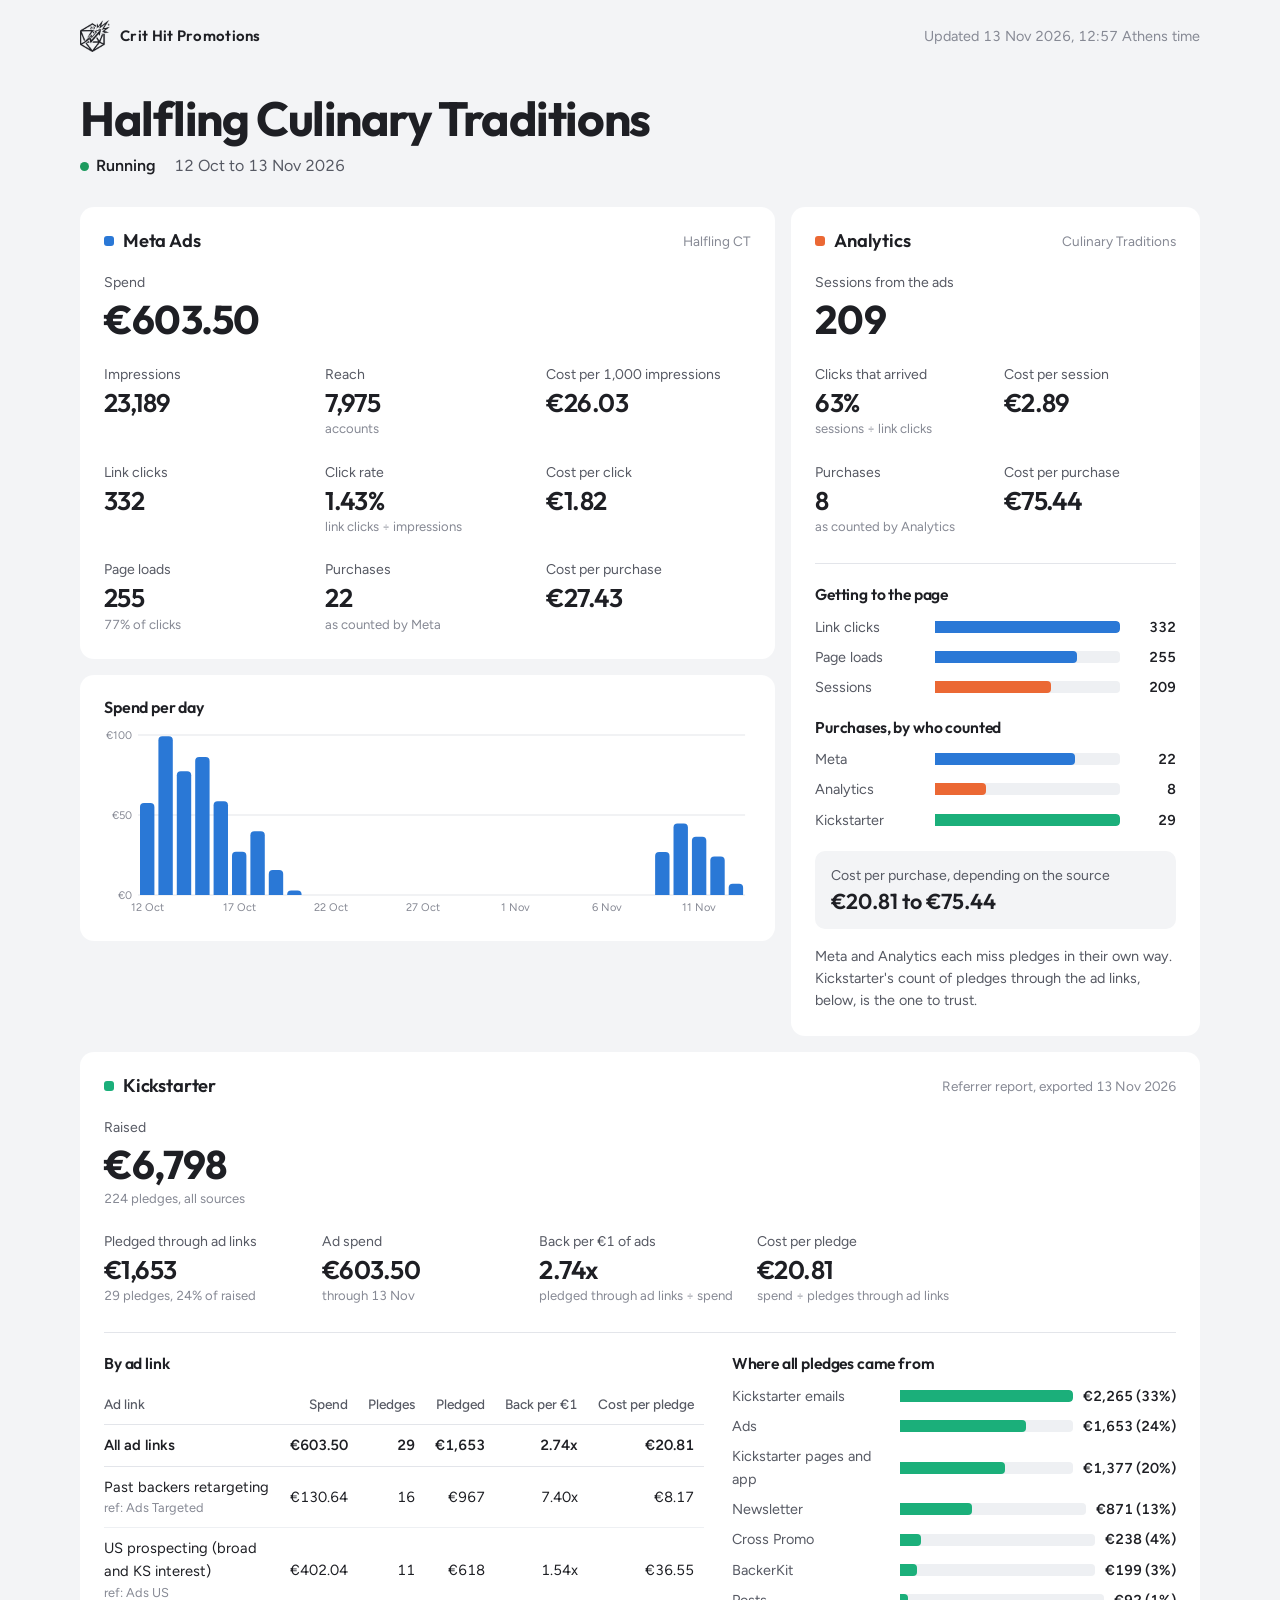
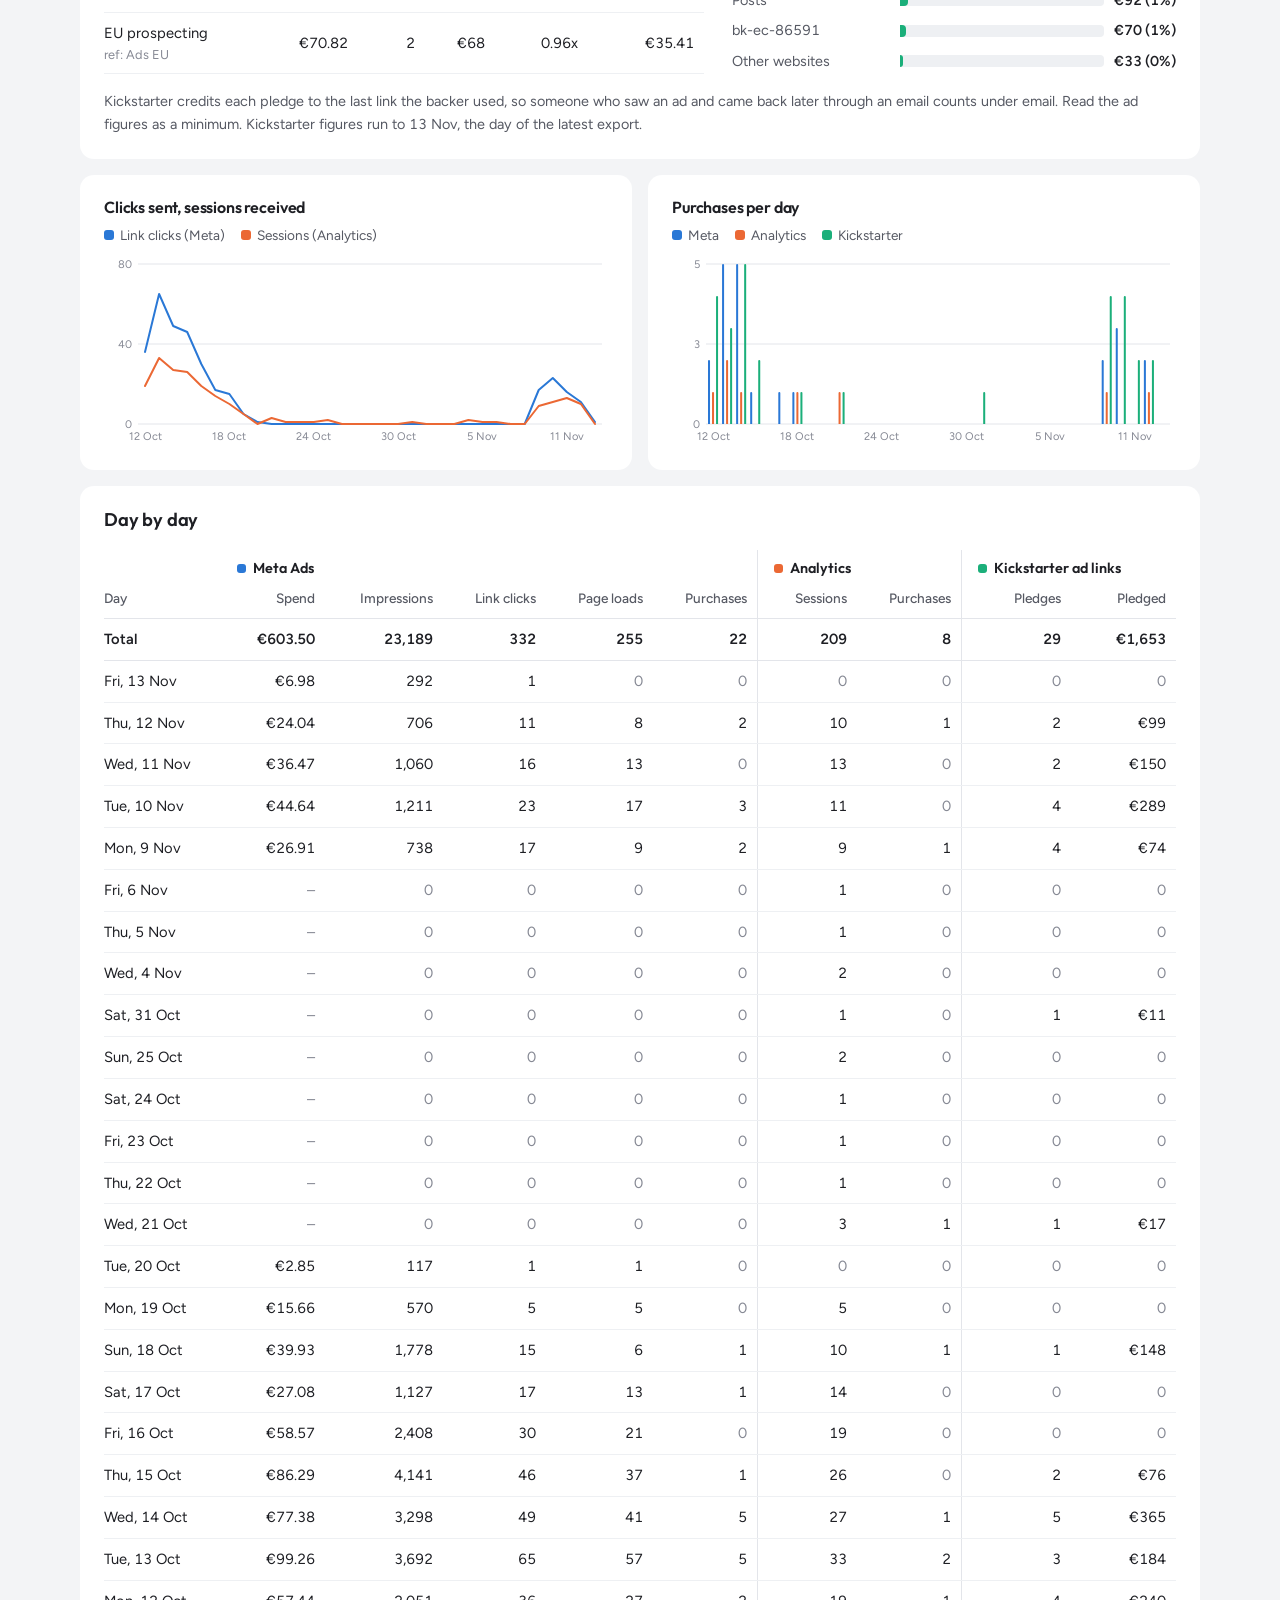
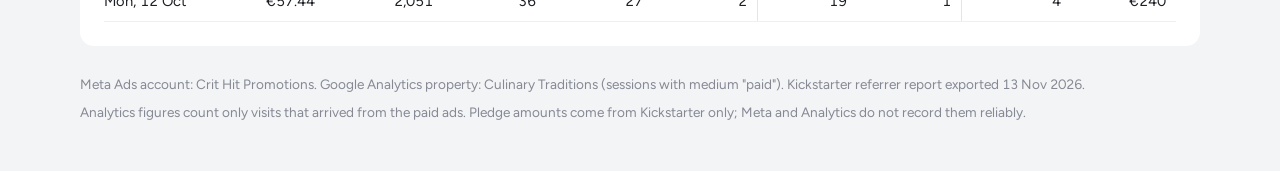
==== halflingct-e12030c2/index.html @ a42e1487 "Daily dashboard update 2026-11-13 with Kickstarter export Co-Authored-By: Claude Opus 5.5 <noreply@a" ====
<!doctype html>
<html lang="en">
<head>
<meta charset="utf-8">
<meta name="viewport" content="width=device-width, initial-scale=1">
<meta name="robots" content="noindex, nofollow, noarchive">
<meta name="referrer" content="no-referrer">
<title>Dashboard | Crit Hit Promotions</title>
<link rel="icon" href="../assets/icon.png">
<link rel="preconnect" href="https://fonts.googleapis.com">
<link rel="preconnect" href="https://fonts.gstatic.com" crossorigin>
<link href="https://fonts.googleapis.com/css2?family=Figtree:wght@400;500;600&family=Outfit:wght@500;600;700&display=swap" rel="stylesheet">
<link rel="stylesheet" href="../assets/site.css">
<link rel="stylesheet" href="../assets/dashboard.css?v=3">
</head>
<body>
<header class="wrap dash-top">
  <a class="brand" href="../"><img class="logo-img" src="../assets/mark.png" alt="">Crit Hit Promotions</a>
  <div class="updated" id="updated"></div>
</header>

<main class="wrap">
  <div class="title">
    <h1 id="project"></h1>
    <div class="sub"><span class="status" id="status"><i></i><span id="status-text"></span></span><span id="period"></span></div>
  </div>

  <div id="empty" class="empty" hidden>
    <h2>No ad activity yet</h2>
    <p id="empty-note">Numbers show up here the morning after the first ads run.</p>
  </div>

  <div id="content">
    <div class="cols">
      <div class="stack">
      <section class="panel meta">
        <header><h2><i></i>Meta Ads</h2><small id="meta-src"></small></header>
        <div class="tiles" id="meta-tiles"></div>
      </section>
      <section class="panel chart" id="c-spend"><h3>Spend per day</h3><div class="legend"></div><div class="plot"></div></section>
      </div>

      <section class="panel ga">
        <header><h2><i></i>Analytics</h2><small id="ga-src"></small></header>
        <div class="tiles" id="ga-tiles"></div>
        <div class="compare">
          <h3>Getting to the page</h3>
          <div class="bars" id="cmp-traffic"></div>
          <h3>Purchases, by who counted</h3>
          <div class="bars" id="cmp-purch"></div>
          <div class="range"><div class="k">Cost per purchase, depending on the source</div><div class="v" id="cpp-range"></div></div>
          <p class="note" id="note"></p>
        </div>
      </section>
    </div>

    <section class="panel ks" id="ks" hidden>
      <header><h2><i></i>Kickstarter</h2><small id="ks-src"></small></header>
      <div class="tiles" id="ks-tiles"></div>
      <div class="ks-split">
        <div>
          <h3>By ad link</h3>
          <div class="scroll">
            <table class="links">
              <thead><tr><th>Ad link</th><th>Spend</th><th>Pledges</th><th>Pledged</th><th>Back per €1</th><th>Cost per pledge</th></tr></thead>
              <tbody id="ks-links"></tbody>
            </table>
          </div>
        </div>
        <div>
          <h3>Where all pledges came from</h3>
          <div class="bars wide" id="ks-channels"></div>
        </div>
      </div>
      <p class="note" id="ks-note"></p>
    </section>

    <div class="charts">
      <section class="panel chart" id="c-traffic"><h3>Clicks sent, sessions received</h3><div class="legend"></div><div class="plot"></div></section>
      <section class="panel chart" id="c-purch"><h3>Purchases per day</h3><div class="legend"></div><div class="plot"></div></section>
    </div>

    <section class="panel daily">
      <header><h2>Day by day</h2></header>
      <div class="scroll">
        <table>
          <thead>
            <tr class="groups"><th></th><th colspan="5"><i style="background:var(--meta)"></i>Meta Ads</th><th colspan="2" class="sep"><i style="background:var(--ga)"></i>Analytics</th><th colspan="2" class="sep ks-col"><i style="background:var(--ks)"></i>Kickstarter ad links</th></tr>
            <tr><th>Day</th><th>Spend</th><th>Impressions</th><th>Link clicks</th><th>Page loads</th><th>Purchases</th><th class="sep">Sessions</th><th>Purchases</th><th class="sep ks-col">Pledges</th><th class="ks-col">Pledged</th></tr>
          </thead>
          <tbody id="rows"></tbody>
        </table>
      </div>
    </section>
  </div>
</main>

<footer class="wrap dash-foot">
  <p id="sources"></p>
  <p id="foot-note">Analytics figures count only visits that arrived from the paid ads. Sales value is left out because neither source records it reliably.</p>
</footer>

<!-- DATA:START (the daily update replaces only the JSON between these two markers) -->
<script id="data" type="application/json">
{
  "project": "Halfling Culinary Traditions",
  "status": "Running",
  "updated": "13 Nov 2026, 12:57 Athens time",
  "currency": "EUR",
  "meta": {
    "account": "Crit Hit Promotions",
    "campaigns": ["Halfling CT"],
    "reach": 7975
  },
  "analytics": {
    "property": "Culinary Traditions",
    "filter": "sessions with medium \"paid\""
  },
  "note": "Meta and Analytics each miss pledges in their own way. Kickstarter's count of pledges through the ad links, below, is the one to trust.",
  "empty_note": "The Halfling ads haven't started. Numbers show up here the morning after the first ads run.",
  "kickstarter": {
    "rename": {
      "bk-ec-85594": "BackerKit"
    },
    "ad_links": [
      {
        "ref": "Ads Targeted",
        "label": "Past backers retargeting",
        "adsets": ["120248514588610225"],
        "spend": 130.64
      },
      {
        "ref": "Ads US",
        "label": "US prospecting (broad and KS interest)",
        "adsets": ["120248514889970225", "120248514587160225"],
        "spend": 402.04
      },
      {
        "ref": "Ads EU",
        "label": "EU prospecting",
        "adsets": ["120248514587930225"],
        "spend": 70.82
      }
    ],
    "days": [
      {"d": "2026-10-12", "by": {"Ads Targeted": [3, 92.0], "Ads US": [1, 148.0], "Kickstarter emails": [61, 1258.0], "Kickstarter pages and app": [12, 287.0], "Newsletter": [1, 11.0], "Posts": [1, 11.0]}},
      {"d": "2026-10-13", "by": {"Ads Targeted": [1, 19.0], "Ads US": [2, 165.0], "Kickstarter emails": [14, 306.0], "Kickstarter pages and app": [5, 122.0], "Newsletter": [1, 26.0], "Posts": [2, 34.0]}},
      {"d": "2026-10-14", "by": {"Ads Targeted": [4, 342.0], "Ads US": [1, 23.0], "Kickstarter emails": [5, 97.0], "Kickstarter pages and app": [1, 23.0], "Posts": [1, 25.0]}},
      {"d": "2026-10-15", "by": {"Ads EU": [1, 23.0], "Ads US": [1, 53.0], "Cross Promo": [1, 148.0], "Kickstarter emails": [4, 83.0], "Kickstarter pages and app": [3, 160.0], "Newsletter": [8, 511.0], "Posts": [1, 11.0]}},
      {"d": "2026-10-16", "by": {"Kickstarter emails": [1, 31.0], "Newsletter": [1, 11.0], "Other websites": [1, 33.0]}},
      {"d": "2026-10-17", "by": {"Kickstarter pages and app": [3, 209.0]}},
      {"d": "2026-10-18", "by": {"Ads Targeted": [1, 148.0], "Kickstarter emails": [2, 63.0], "Kickstarter pages and app": [1, 11.0]}},
      {"d": "2026-10-19", "by": {"Kickstarter emails": [1, 43.0], "Newsletter": [1, 25.0]}},
      {"d": "2026-10-20", "by": {"Kickstarter emails": [2, 28.0], "Kickstarter pages and app": [1, 13.0], "Newsletter": [1, 23.0]}},
      {"d": "2026-10-21", "by": {"Ads US": [1, 17.0], "Kickstarter emails": [1, 148.0], "Kickstarter pages and app": [1, 11.0]}},
      {"d": "2026-10-22", "by": {"Kickstarter emails": [1, 50.0]}},
      {"d": "2026-10-23", "by": {"BackerKit": [1, 33.0]}},
      {"d": "2026-10-25", "by": {"Kickstarter pages and app": [1, 23.0]}},
      {"d": "2026-10-29", "by": {"Kickstarter pages and app": [1, 11.0]}},
      {"d": "2026-10-31", "by": {"Ads Targeted": [1, 11.0]}},
      {"d": "2026-11-02", "by": {"Kickstarter pages and app": [1, 41.0]}},
      {"d": "2026-11-03", "by": {"BackerKit": [1, 23.0], "Newsletter": [1, 23.0]}},
      {"d": "2026-11-04", "by": {"Cross Promo": [1, 11.0], "Kickstarter pages and app": [2, 28.0]}},
      {"d": "2026-11-05", "by": {"Kickstarter pages and app": [2, 30.0], "Newsletter": [1, 11.0]}},
      {"d": "2026-11-06", "by": {"BackerKit": [1, 33.0]}},
      {"d": "2026-11-07", "by": {"Kickstarter pages and app": [4, 141.0]}},
      {"d": "2026-11-08", "by": {"Kickstarter pages and app": [1, 19.0]}},
      {"d": "2026-11-09", "by": {"Ads Targeted": [1, 17.0], "Ads US": [3, 57.0], "BackerKit": [4, 82.0], "Cross Promo": [1, 79.0], "Kickstarter emails": [3, 58.0], "Kickstarter pages and app": [2, 42.0], "Newsletter": [7, 208.0], "bk-ec-86591": [4, 70.0]}},
      {"d": "2026-11-10", "by": {"Ads EU": [1, 45.0], "Ads Targeted": [2, 165.0], "Ads US": [1, 79.0], "BackerKit": [2, 28.0], "Kickstarter emails": [2, 67.0], "Kickstarter pages and app": [4, 135.0], "Newsletter": [1, 11.0]}},
      {"d": "2026-11-11", "by": {"Ads Targeted": [2, 150.0], "Kickstarter emails": [2, 22.0], "Kickstarter pages and app": [3, 71.0], "Newsletter": [1, 11.0], "Posts": [1, 11.0]}},
      {"d": "2026-11-12", "by": {"Ads Targeted": [1, 23.0], "Ads US": [1, 76.0]}},
      {"d": "2026-11-13", "by": {"Kickstarter emails": [1, 11.0]}}
    ],
    "exported": "2026-11-13T05:54",
    "through": "2026-11-13",
    "dropped": [0, 0.0]
  },
  "days": [
    {"d": "2026-10-12", "spend": 57.44, "impr": 2051, "clicks": 36, "lpv": 27, "mp": 2, "s": 19, "gp": 1},
    {"d": "2026-10-13", "spend": 99.26, "impr": 3692, "clicks": 65, "lpv": 57, "mp": 5, "s": 33, "gp": 2},
    {"d": "2026-10-14", "spend": 77.38, "impr": 3298, "clicks": 49, "lpv": 41, "mp": 5, "s": 27, "gp": 1},
    {"d": "2026-10-15", "spend": 86.29, "impr": 4141, "clicks": 46, "lpv": 37, "mp": 1, "s": 26, "gp": 0},
    {"d": "2026-10-16", "spend": 58.57, "impr": 2408, "clicks": 30, "lpv": 21, "mp": 0, "s": 19, "gp": 0},
    {"d": "2026-10-17", "spend": 27.08, "impr": 1127, "clicks": 17, "lpv": 13, "mp": 1, "s": 14, "gp": 0},
    {"d": "2026-10-18", "spend": 39.93, "impr": 1778, "clicks": 15, "lpv": 6, "mp": 1, "s": 10, "gp": 1},
    {"d": "2026-10-19", "spend": 15.66, "impr": 570, "clicks": 5, "lpv": 5, "mp": 0, "s": 5, "gp": 0},
    {"d": "2026-10-20", "spend": 2.85, "impr": 117, "clicks": 1, "lpv": 1, "mp": 0, "s": 0, "gp": 0},
    {"d": "2026-10-21", "spend": 0, "impr": 0, "clicks": 0, "lpv": 0, "mp": 0, "s": 3, "gp": 1},
    {"d": "2026-10-22", "spend": 0, "impr": 0, "clicks": 0, "lpv": 0, "mp": 0, "s": 1, "gp": 0},
    {"d": "2026-10-23", "spend": 0, "impr": 0, "clicks": 0, "lpv": 0, "mp": 0, "s": 1, "gp": 0},
    {"d": "2026-10-24", "spend": 0, "impr": 0, "clicks": 0, "lpv": 0, "mp": 0, "s": 1, "gp": 0},
    {"d": "2026-10-25", "spend": 0, "impr": 0, "clicks": 0, "lpv": 0, "mp": 0, "s": 2, "gp": 0},
    {"d": "2026-10-31", "spend": 0, "impr": 0, "clicks": 0, "lpv": 0, "mp": 0, "s": 1, "gp": 0},
    {"d": "2026-11-04", "spend": 0, "impr": 0, "clicks": 0, "lpv": 0, "mp": 0, "s": 2, "gp": 0},
    {"d": "2026-11-05", "spend": 0, "impr": 0, "clicks": 0, "lpv": 0, "mp": 0, "s": 1, "gp": 0},
    {"d": "2026-11-06", "spend": 0, "impr": 0, "clicks": 0, "lpv": 0, "mp": 0, "s": 1, "gp": 0},
    {"d": "2026-11-09", "spend": 26.91, "impr": 738, "clicks": 17, "lpv": 9, "mp": 2, "s": 9, "gp": 1},
    {"d": "2026-11-10", "spend": 44.64, "impr": 1211, "clicks": 23, "lpv": 17, "mp": 3, "s": 11, "gp": 0},
    {"d": "2026-11-11", "spend": 36.47, "impr": 1060, "clicks": 16, "lpv": 13, "mp": 0, "s": 13, "gp": 0},
    {"d": "2026-11-12", "spend": 24.04, "impr": 706, "clicks": 11, "lpv": 8, "mp": 2, "s": 10, "gp": 1},
    {"d": "2026-11-13", "spend": 6.98, "impr": 292, "clicks": 1, "lpv": 0, "mp": 0, "s": 0, "gp": 0}
  ]
}
</script>
<!-- DATA:END -->
<script src="../assets/dashboard.js?v=3"></script>
</body>
</html>
---- assets/site.css ----
/* Crit Hit Promotions — shared tokens and base styles */
:root {
  color-scheme: light;
  --page: #f3f4f6;
  --surface: #ffffff;
  --ink: #1e1f24;
  --ink-2: #565963;
  --ink-3: #868994;
  --line: #e3e5ea;
  --line-2: #eef0f3;
  --spark: #ffd21f;      /* lightning yellow: the one loud colour */
  --meta: #2a78d6;       /* Meta Ads series */
  --ga: #eb6834;         /* Analytics series */
  --display: "Outfit", system-ui, sans-serif;
  --body: "Figtree", system-ui, sans-serif;
  --r: 14px;
}
@media (prefers-color-scheme: dark) {
  :root {
    color-scheme: dark;
    --page: #121316;
    --surface: #1a1b1f;
    --ink: #f4f4f2;
    --ink-2: #b9bbc3;
    --ink-3: #8b8e98;
    --line: #2b2d33;
    --line-2: #222429;
    --meta: #3987e5;
    --ga: #d95926;
  }
  .logo-img { filter: invert(1) brightness(1.6); }
}

* { box-sizing: border-box; }
html { -webkit-text-size-adjust: 100%; }
body {
  margin: 0;
  background: var(--page);
  color: var(--ink);
  font: 400 16px/1.55 var(--body);
  font-feature-settings: "tnum" 1, "lnum" 1;
}
h1, h2, h3 { font-family: var(--display); font-weight: 600; line-height: 1.1; margin: 0; letter-spacing: -0.01em; }
p { margin: 0; }
a { color: inherit; }
:focus-visible { outline: 3px solid var(--meta); outline-offset: 3px; border-radius: 4px; }

.wrap { width: min(1120px, 100% - 32px); margin-inline: auto; }

.brand { display: inline-flex; align-items: center; gap: 10px; text-decoration: none; font: 600 15px/1 var(--display); letter-spacing: 0.02em; }
.brand img { width: 30px; height: auto; display: block; }

/* ---------- landing ---------- */
.top { padding: 22px 0; }
.hero { display: grid; grid-template-columns: 1.15fr 0.85fr; gap: 48px; align-items: center; padding: 56px 0 88px; }
.hero h1 { font-size: clamp(2.5rem, 6.4vw, 4.6rem); font-weight: 700; letter-spacing: -0.035em; line-height: 0.98; }
.hero .lede { margin-top: 24px; max-width: 34em; font-size: 1.15rem; color: var(--ink-2); }

.die { display: grid; justify-items: center; gap: 18px; text-align: center; }
.die button {
  width: min(300px, 70vw); aspect-ratio: 1; border-radius: 50%; border: 0; cursor: pointer;
  background: var(--spark); display: grid; place-items: center; padding: 0;
  transition: transform .15s ease;
}
.die button:hover { transform: scale(1.02); }
.die button:active { transform: scale(0.98); }
.die button img { width: 62%; height: auto; filter: none; }
.die button.rolling img { animation: roll .6s cubic-bezier(.3,.7,.2,1); }
@keyframes roll { from { transform: rotate(0) scale(.9); } to { transform: rotate(720deg) scale(1); } }
@media (prefers-reduced-motion: reduce) { .die button.rolling img { animation: none; } .die button { transition: none; } }
.die .result { min-height: 4.6em; }
.die .result strong { display: block; font: 700 1.5rem/1.2 var(--display); }
.die .result span { color: var(--ink-2); }
.die .hint { color: var(--ink-3); font-size: .95rem; }

.what { display: grid; grid-template-columns: repeat(3, 1fr); gap: 0; border-top: 1px solid var(--line); }
.what div { padding: 32px 28px 40px 0; }
.what div + div { padding-left: 28px; border-left: 1px solid var(--line); }
.what h2 { font-size: 1.25rem; margin-bottom: 10px; }
.what p { color: var(--ink-2); max-width: 30em; }

.foot { padding: 28px 0 40px; color: var(--ink-3); font-size: .9rem; border-top: 1px solid var(--line); }

@media (max-width: 760px) {
  .hero { grid-template-columns: 1fr; gap: 40px; padding: 28px 0 56px; }
  .what { grid-template-columns: 1fr; }
  .what div, .what div + div { padding: 24px 0; border-left: 0; }
  .what div + div { border-top: 1px solid var(--line); }
}
---- assets/dashboard.css ----
/* Project dashboard */
.dash-top { display: flex; justify-content: space-between; align-items: center; padding: 20px 0; }
.dash-top .updated { color: var(--ink-3); font-size: .9rem; text-align: right; }

.title { padding: 20px 0 28px; }
.title h1 { font-size: clamp(1.9rem, 4.4vw, 3rem); font-weight: 700; letter-spacing: -0.03em; }
.title .sub { margin-top: 10px; color: var(--ink-2); display: flex; flex-wrap: wrap; gap: 6px 18px; align-items: center; }
.status { display: inline-flex; align-items: center; gap: 7px; font-weight: 600; color: var(--ink); }
.status i { width: 9px; height: 9px; border-radius: 50%; background: var(--ink-3); }
.status[data-s="running"] i { background: #1c9a5e; }
.status[data-s="paused"] i { background: #c98500; }

.cols { display: grid; grid-template-columns: minmax(0, 1.7fr) minmax(0, 1fr); gap: 16px; align-items: start; }
.panel { background: var(--surface); border-radius: var(--r); padding: 24px; }
.panel > header { display: flex; align-items: baseline; justify-content: space-between; gap: 12px; margin-bottom: 20px; }
.panel h2 { font-size: 1.15rem; display: flex; align-items: center; gap: 9px; }
.panel h2 i { width: 10px; height: 10px; border-radius: 3px; }
.panel.meta h2 i { background: var(--meta); }
.panel.ga h2 i { background: var(--ga); }
.panel header small { color: var(--ink-3); font-size: .85rem; text-align: right; }

.tiles { display: grid; grid-template-columns: repeat(auto-fill, minmax(150px, 1fr)); gap: 22px 16px; }
.panel.ga .tiles { grid-template-columns: repeat(2, minmax(0, 1fr)); }
.tile .k { color: var(--ink-2); font-size: .88rem; }
.tile .v { font: 600 1.6rem/1.15 var(--display); letter-spacing: -0.02em; margin-top: 2px; }
.tile.big .v { font-size: 2.5rem; font-weight: 700; }
.tile.big { grid-column: 1 / -1; }
.tile .n { color: var(--ink-3); font-size: .82rem; margin-top: 2px; }

.compare { margin-top: 26px; padding-top: 22px; border-top: 1px solid var(--line); }
.compare h3 { font-size: .98rem; margin-bottom: 12px; }
.compare h3 + .bars + h3 { margin-top: 20px; }
.bars { display: grid; gap: 8px; }
.bar { display: grid; grid-template-columns: 7.6em 1fr 3.2em; gap: 10px; align-items: center; font-size: .9rem; }
.bar .l { color: var(--ink-2); }
.bar .t { height: 12px; background: var(--line-2); border-radius: 0 4px 4px 0; overflow: hidden; }
.bar .t b { display: block; height: 100%; border-radius: 0 4px 4px 0; }
.bar .x { text-align: right; font-weight: 600; }
.range { margin-top: 20px; padding: 14px 16px; background: var(--page); border-radius: 10px; }
.range .k { color: var(--ink-2); font-size: .88rem; }
.range .v { font: 600 1.35rem/1.2 var(--display); margin-top: 2px; }
.note { margin-top: 16px; color: var(--ink-2); font-size: .9rem; }

.charts { display: grid; grid-template-columns: repeat(3, minmax(0, 1fr)); gap: 16px; margin-top: 16px; }
.chart h3 { font-size: 1rem; }
.chart .legend { display: flex; gap: 16px; margin-top: 8px; color: var(--ink-2); font-size: .85rem; min-height: 1.3em; }
.chart .legend span { display: inline-flex; align-items: center; gap: 6px; }
.chart .legend i { width: 10px; height: 10px; border-radius: 3px; }
.plot { position: relative; margin-top: 10px; }
.plot svg { display: block; width: 100%; height: auto; overflow: visible; }
.plot text { font: 400 11px var(--body); fill: var(--ink-3); }
.plot .grid { stroke: var(--line); stroke-width: 1; }
.plot .hover { fill: var(--ink); opacity: 0; }
.plot .hover.on { opacity: .06; }
.tip {
  position: absolute; pointer-events: none; z-index: 2; top: 0; left: 0;
  background: var(--ink); color: var(--surface); border-radius: 8px; padding: 8px 10px;
  font-size: .82rem; line-height: 1.45; white-space: nowrap; opacity: 0; transition: opacity .1s;
}
.tip.on { opacity: 1; }
.tip b { font-weight: 600; }
.tip i { display: inline-block; width: 8px; height: 8px; border-radius: 2px; margin-right: 6px; }

.daily { margin-top: 16px; }
.scroll { overflow-x: auto; margin: 0 -24px; padding: 0 24px; }
table { border-collapse: collapse; width: 100%; min-width: 640px; font-size: .92rem; }
th, td { text-align: right; padding: 9px 10px; white-space: nowrap; }
th:first-child, td:first-child { text-align: left; padding-left: 0; }
thead th { color: var(--ink-2); font-weight: 500; font-size: .85rem; border-bottom: 1px solid var(--line); }
thead tr.groups th { text-align: left; color: var(--ink); font: 600 .9rem var(--display); border-bottom: 0; padding-bottom: 2px; }
thead tr.groups th i { display: inline-block; width: 9px; height: 9px; border-radius: 3px; margin-right: 7px; }
tbody td { border-bottom: 1px solid var(--line-2); }
tbody tr.total td { font-weight: 600; border-bottom: 1px solid var(--line); }
td.sep, th.sep { border-left: 1px solid var(--line); padding-left: 16px; }
td.zero { color: var(--ink-3); }

.empty { background: var(--surface); border-radius: var(--r); padding: 56px 24px; text-align: center; }
.empty h2 { font-size: 1.4rem; }
.empty p { margin: 10px auto 0; color: var(--ink-2); max-width: 32em; }

.dash-foot { padding: 28px 0 48px; color: var(--ink-3); font-size: .85rem; }
.dash-foot p + p { margin-top: 6px; }

@media (max-width: 900px) {
  .cols, .charts { grid-template-columns: 1fr; }
}
@media (max-width: 520px) {
  .panel { padding: 20px 16px; }
  .scroll { margin: 0 -16px; padding: 0 16px; }
  .tiles { grid-template-columns: repeat(2, minmax(0, 1fr)); }
  .dash-top .updated { font-size: .8rem; }
}

.stack { display: grid; gap: 16px; }
.charts { grid-template-columns: repeat(2, minmax(0, 1fr)); }
@media (max-width: 900px) { .charts { grid-template-columns: 1fr; } }
.chart .legend:empty { display: none; }

.replay { display: flex; flex-wrap: wrap; align-items: center; gap: 10px 18px; background: var(--surface); border-radius: var(--r); padding: 12px 18px; margin-bottom: 4px; font-size: .92rem; }
.replay .rl { font-weight: 600; min-width: 13.5em; }
.replay input { flex: 1 1 180px; accent-color: var(--ink); min-width: 0; }
.replay .rb { display: inline-flex; gap: 14px; }
.replay a { color: var(--ink); text-underline-offset: 3px; }

/* Kickstarter (optional third source) */
:root { --ks: #1baf7a; }
@media (prefers-color-scheme: dark) { :root { --ks: #199e70; } }
.panel.ks { margin-top: 16px; }
.panel.ks h2 i { background: var(--ks); }
.panel.ks .tiles { grid-template-columns: repeat(auto-fill, minmax(170px, 1fr)); }
.ks-split { display: grid; grid-template-columns: minmax(0, 1.35fr) minmax(0, 1fr); gap: 28px; margin-top: 26px; padding-top: 22px; border-top: 1px solid var(--line); }
.ks-split h3 { font-size: .98rem; margin-bottom: 12px; }
table.links { min-width: 520px; }
table.links td:first-child { white-space: normal; min-width: 11em; }
table.links td small { display: block; color: var(--ink-3); font-size: .8rem; }
.bars.wide .bar { grid-template-columns: minmax(8em, 11em) 1fr auto; }
.bars.wide .bar .x { white-space: nowrap; }
.ks-col { display: none; }
.has-ks .ks-col { display: table-cell; }
.has-ks .daily table { min-width: 800px; }
@media (max-width: 900px) { .ks-split { grid-template-columns: minmax(0, 1fr); } }
@media (max-width: 520px) { .panel.ks .tiles { grid-template-columns: repeat(2, minmax(0, 1fr)); } }
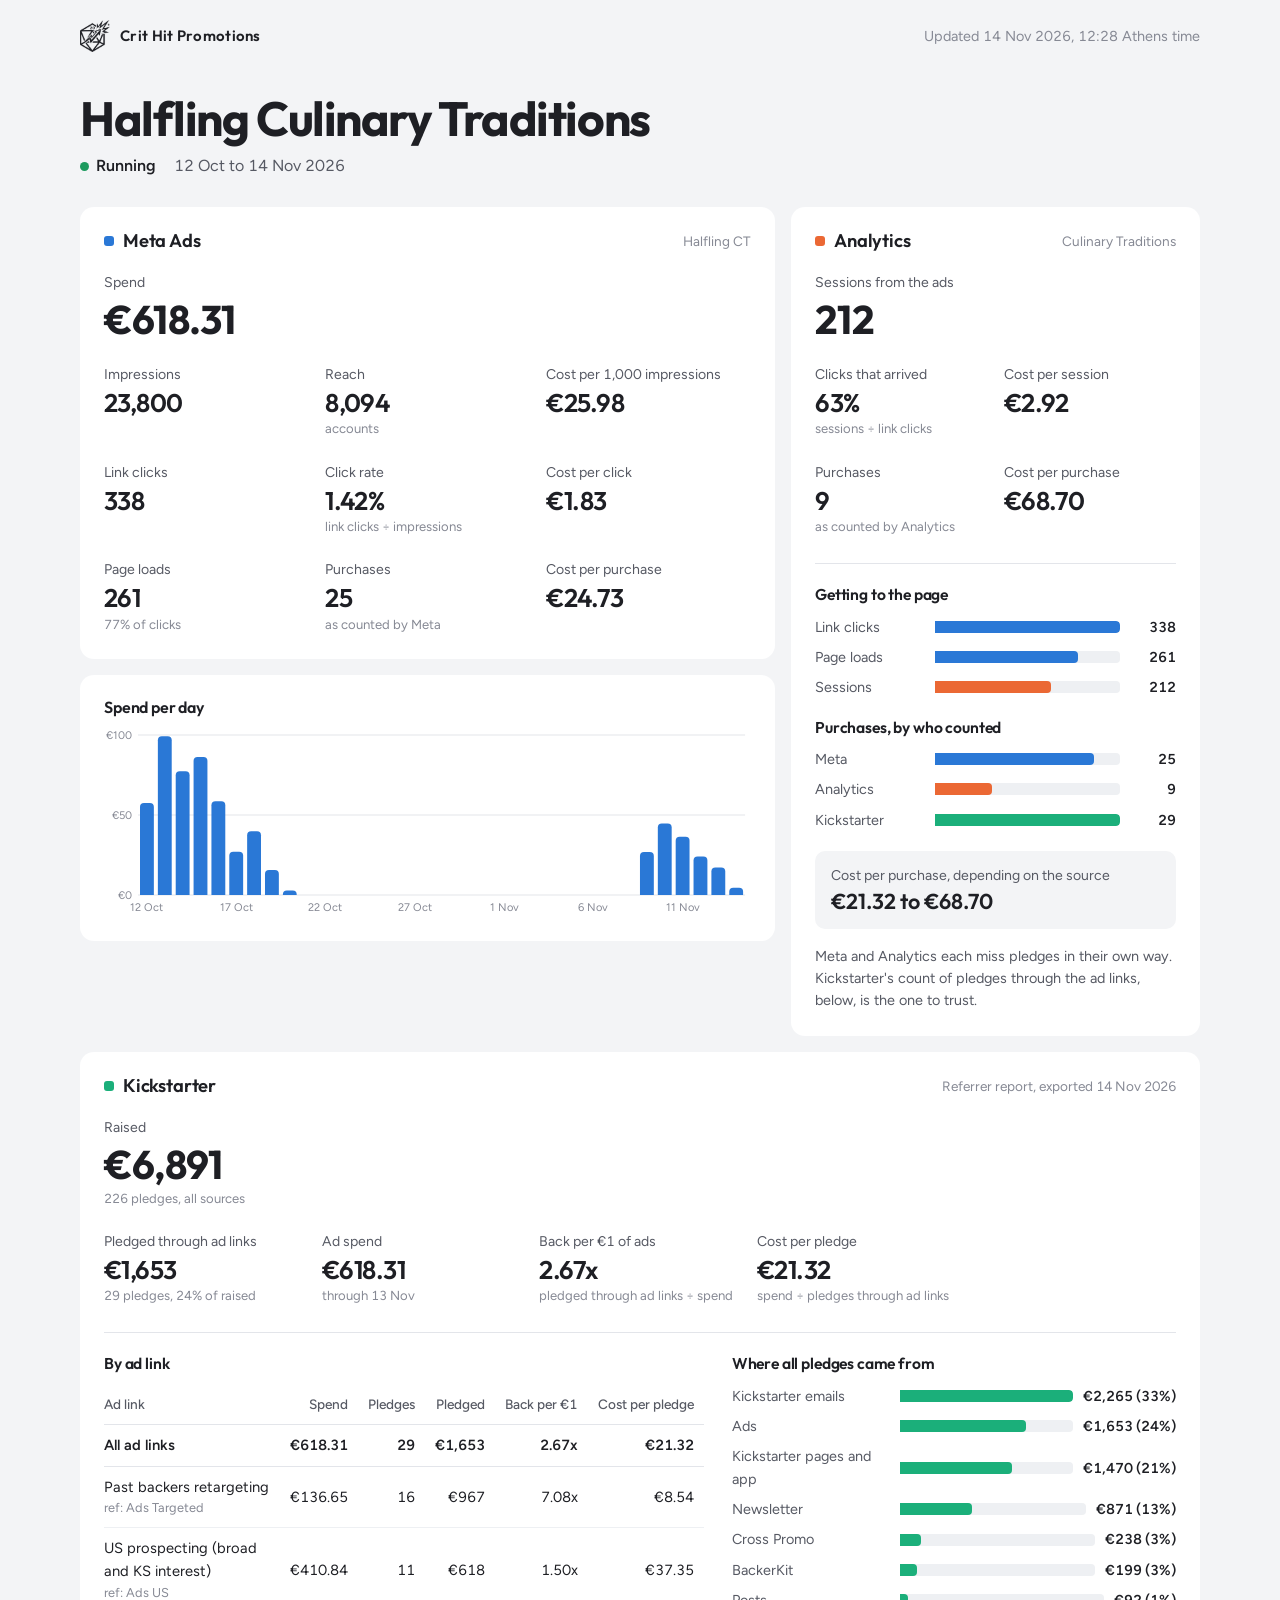
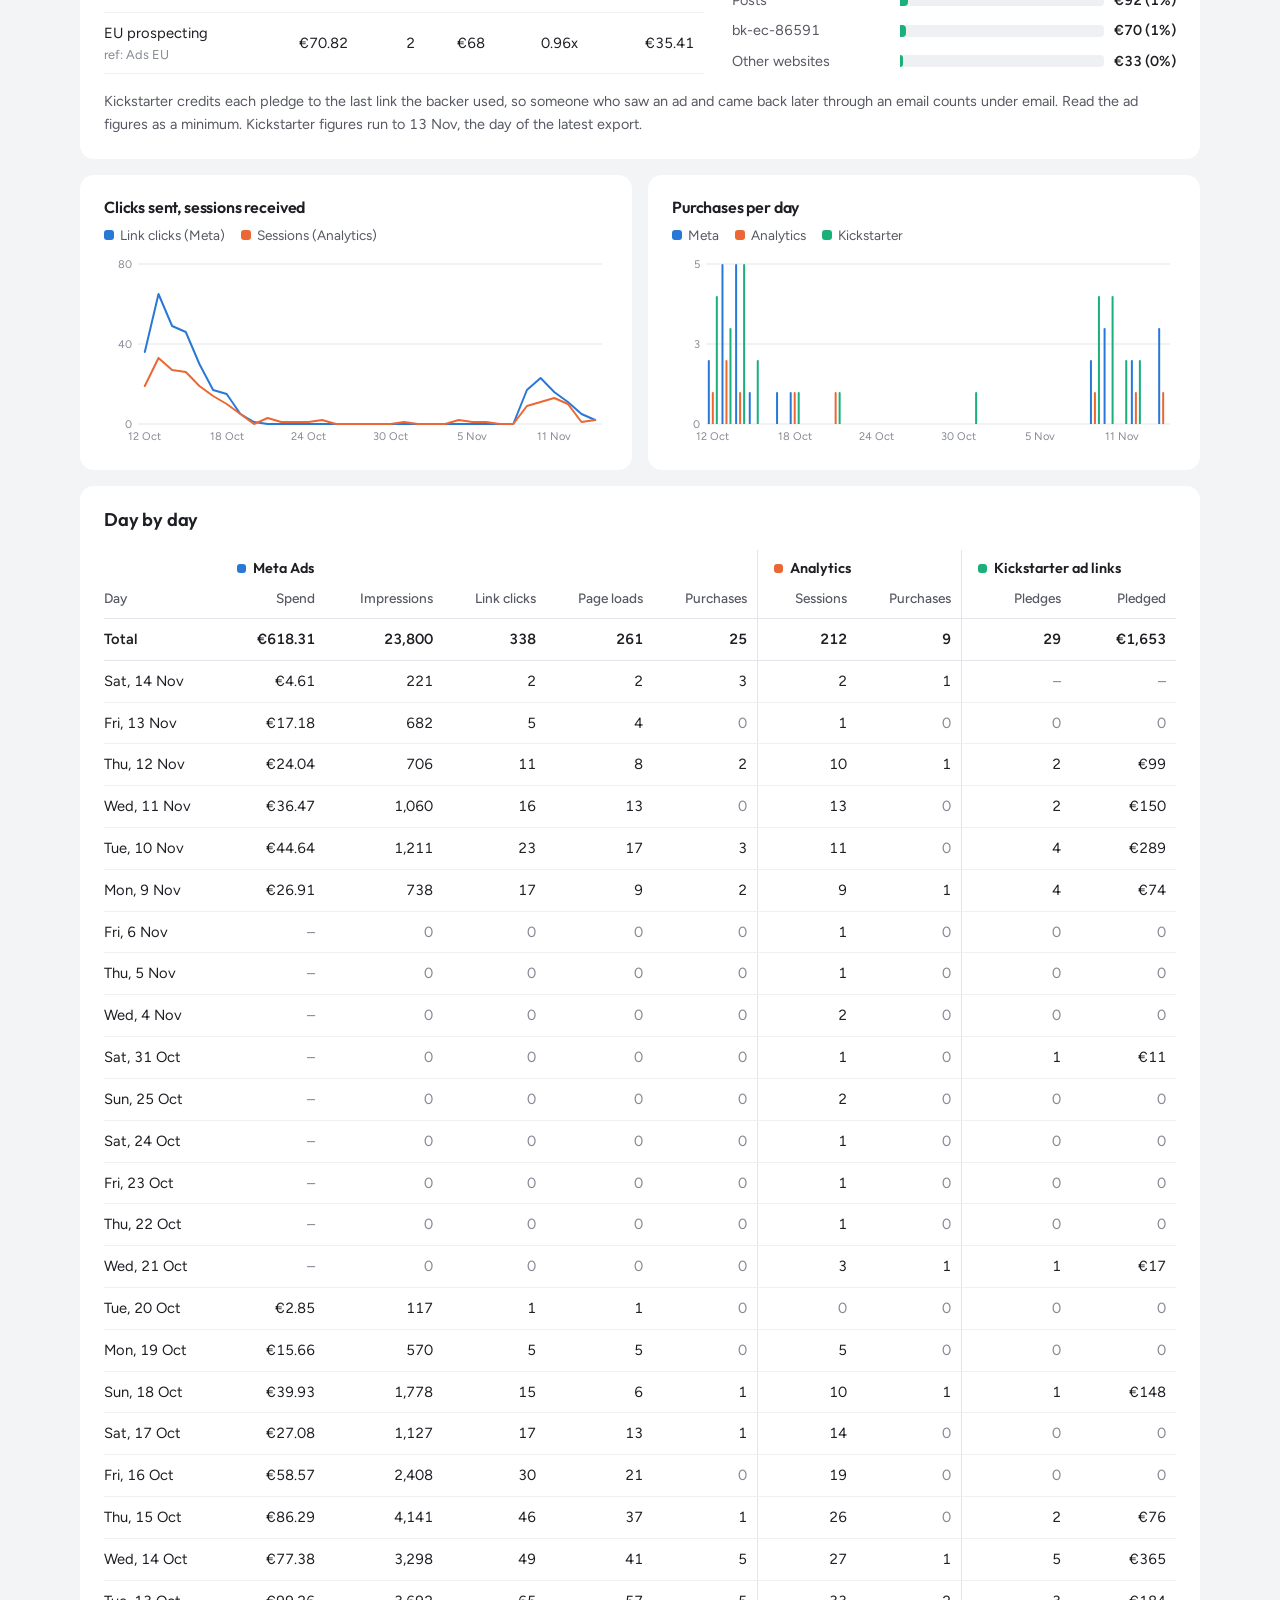
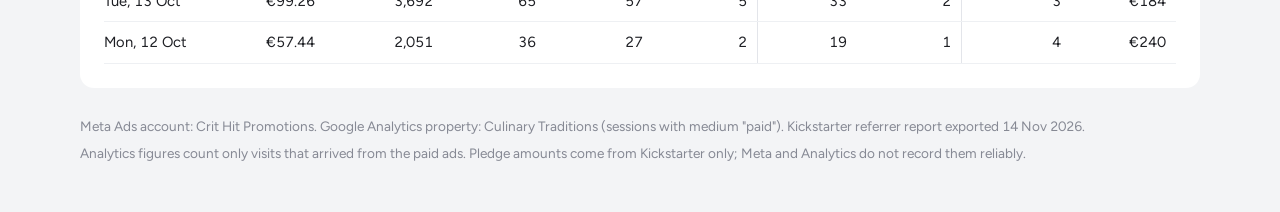
==== commit 8f77e740: "Daily dashboard update 2026-11-14 with Kickstarter export Co-Authored-By: Claude Opus 5.5 <noreply@a" ====
--- a/halflingct-e12030c2/index.html
+++ b/halflingct-e12030c2/index.html
@@ -105,12 +105,12 @@
 {
   "project": "Halfling Culinary Traditions",
   "status": "Running",
-  "updated": "13 Nov 2026, 12:57 Athens time",
+  "updated": "14 Nov 2026, 12:28 Athens time",
   "currency": "EUR",
   "meta": {
     "account": "Crit Hit Promotions",
     "campaigns": ["Halfling CT"],
-    "reach": 7975
+    "reach": 8094
   },
   "analytics": {
     "property": "Culinary Traditions",
@@ -127,13 +127,13 @@
         "ref": "Ads Targeted",
         "label": "Past backers retargeting",
         "adsets": ["120248514588610225"],
-        "spend": 130.64
+        "spend": 136.65
       },
       {
         "ref": "Ads US",
         "label": "US prospecting (broad and KS interest)",
         "adsets": ["120248514889970225", "120248514587160225"],
-        "spend": 402.04
+        "spend": 410.84
       },
       {
         "ref": "Ads EU",
@@ -169,9 +169,9 @@
       {"d": "2026-11-10", "by": {"Ads EU": [1, 45.0], "Ads Targeted": [2, 165.0], "Ads US": [1, 79.0], "BackerKit": [2, 28.0], "Kickstarter emails": [2, 67.0], "Kickstarter pages and app": [4, 135.0], "Newsletter": [1, 11.0]}},
       {"d": "2026-11-11", "by": {"Ads Targeted": [2, 150.0], "Kickstarter emails": [2, 22.0], "Kickstarter pages and app": [3, 71.0], "Newsletter": [1, 11.0], "Posts": [1, 11.0]}},
       {"d": "2026-11-12", "by": {"Ads Targeted": [1, 23.0], "Ads US": [1, 76.0]}},
-      {"d": "2026-11-13", "by": {"Kickstarter emails": [1, 11.0]}}
+      {"d": "2026-11-13", "by": {"Kickstarter emails": [1, 11.0], "Kickstarter pages and app": [2, 93.0]}}
     ],
-    "exported": "2026-11-13T05:54",
+    "exported": "2026-11-14T05:26",
     "through": "2026-11-13",
     "dropped": [0, 0.0]
   },
@@ -198,7 +198,8 @@
     {"d": "2026-11-10", "spend": 44.64, "impr": 1211, "clicks": 23, "lpv": 17, "mp": 3, "s": 11, "gp": 0},
     {"d": "2026-11-11", "spend": 36.47, "impr": 1060, "clicks": 16, "lpv": 13, "mp": 0, "s": 13, "gp": 0},
     {"d": "2026-11-12", "spend": 24.04, "impr": 706, "clicks": 11, "lpv": 8, "mp": 2, "s": 10, "gp": 1},
-    {"d": "2026-11-13", "spend": 6.98, "impr": 292, "clicks": 1, "lpv": 0, "mp": 0, "s": 0, "gp": 0}
+    {"d": "2026-11-13", "spend": 17.18, "impr": 682, "clicks": 5, "lpv": 4, "mp": 0, "s": 1, "gp": 0},
+    {"d": "2026-11-14", "spend": 4.61, "impr": 221, "clicks": 2, "lpv": 2, "mp": 3, "s": 2, "gp": 1}
   ]
 }
 </script>
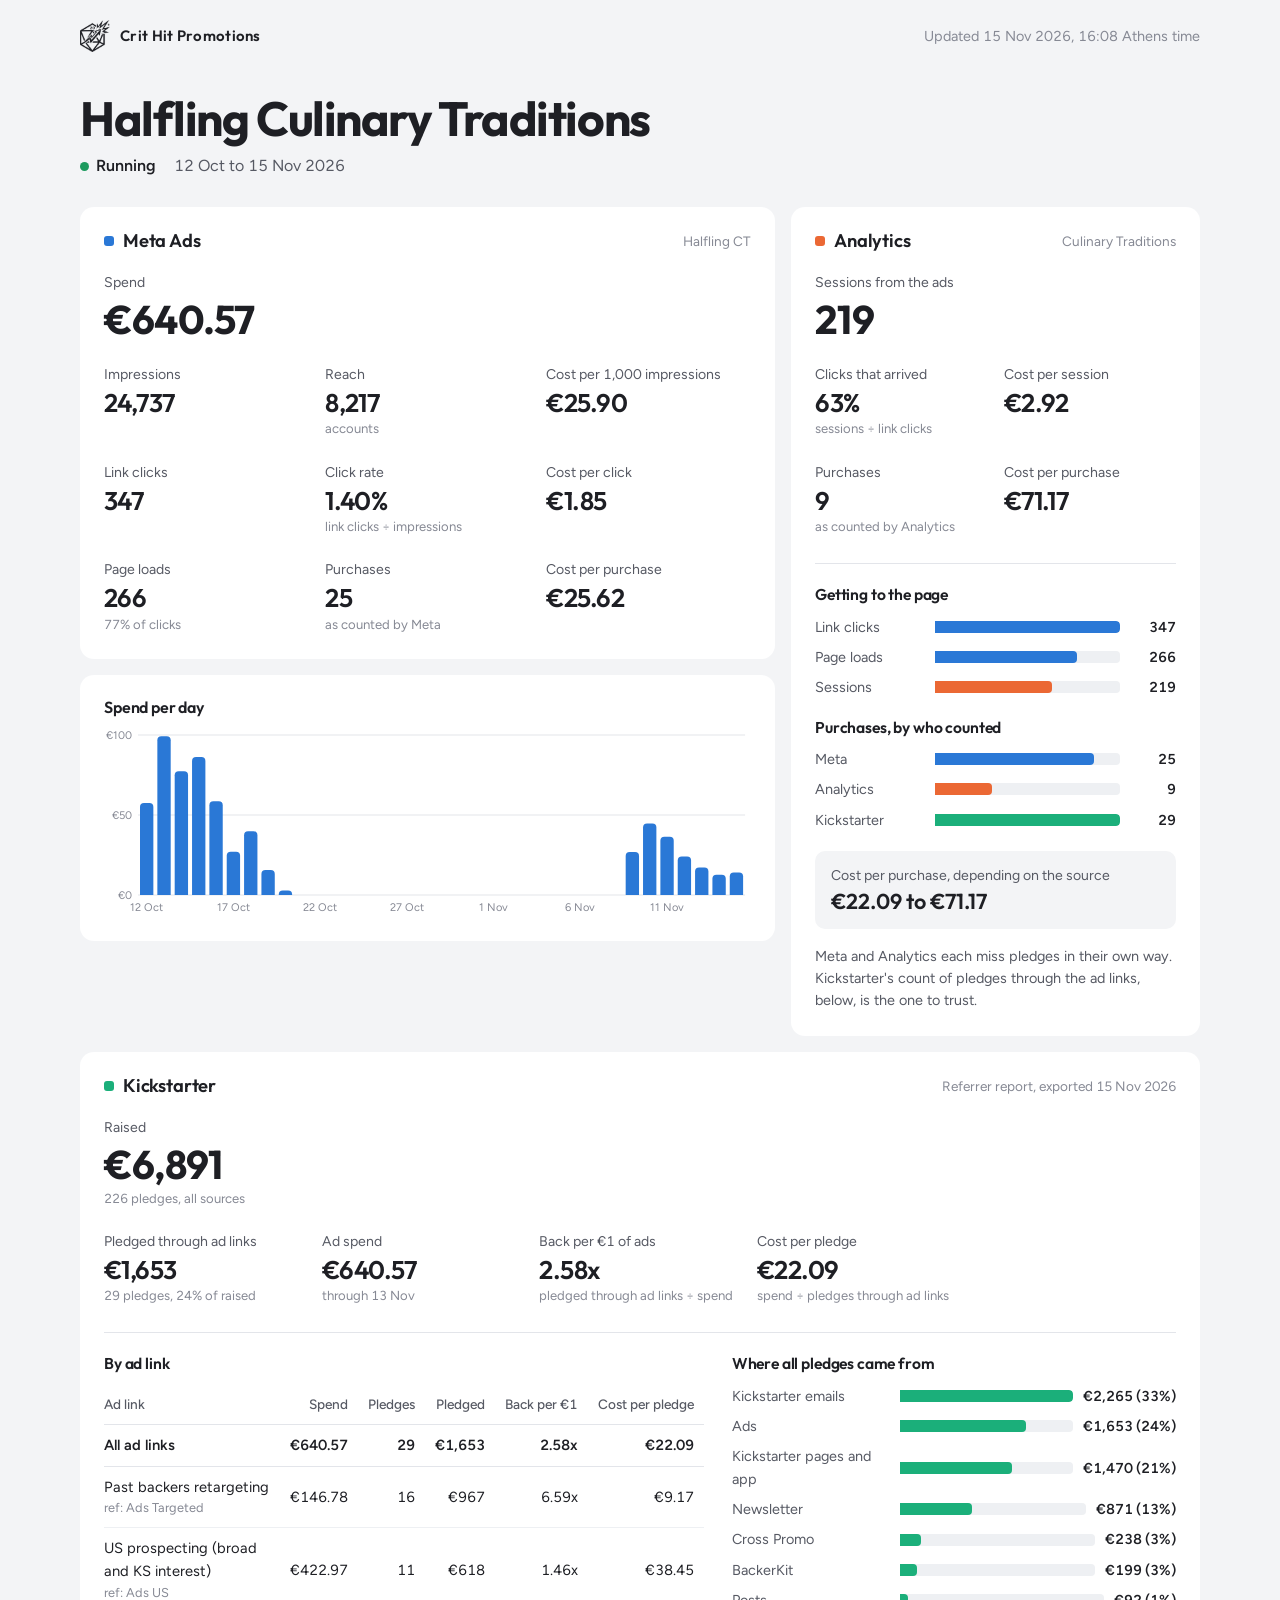
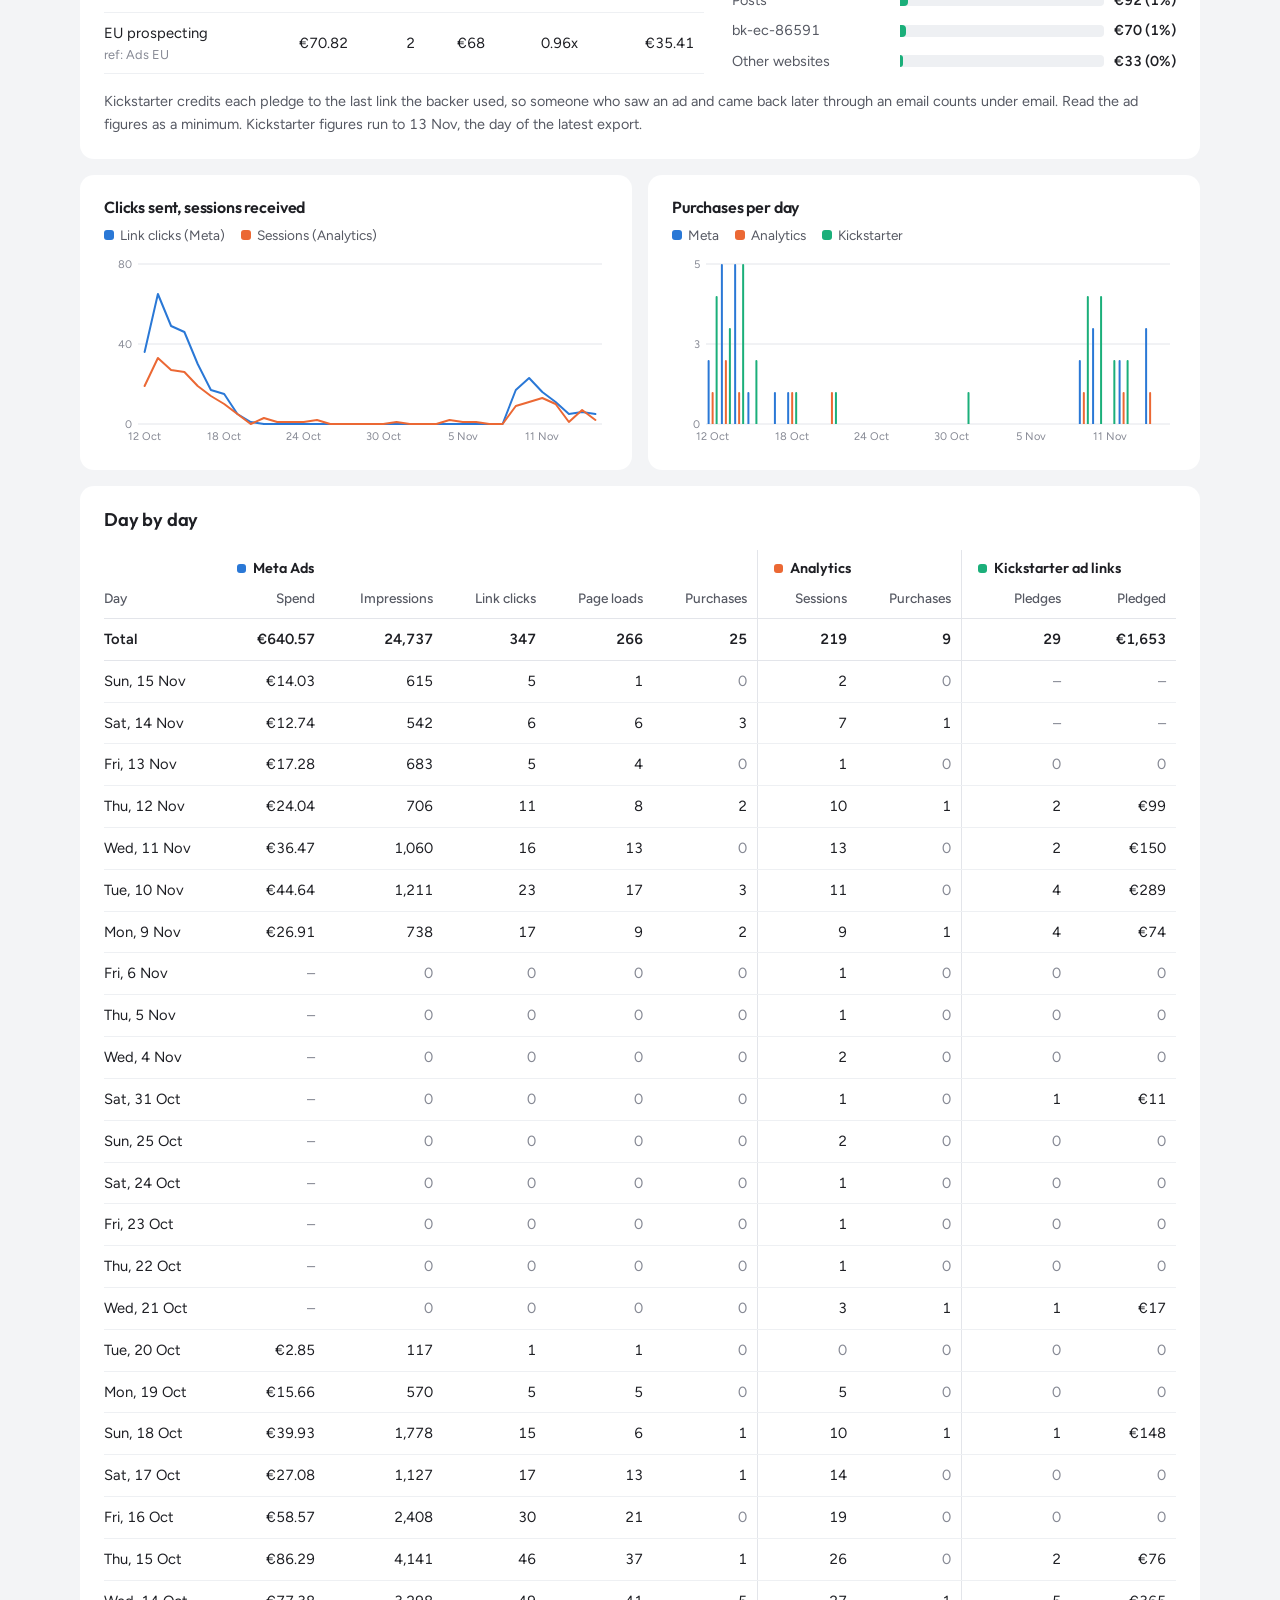
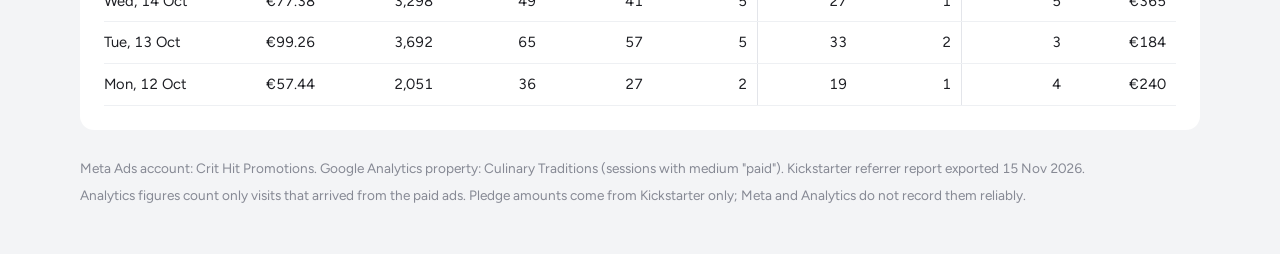
==== commit e6745aa1: "Daily dashboard update 2026-11-15 with Kickstarter export Co-Authored-By: Claude Opus 5.5 <noreply@a" ====
--- a/halflingct-e12030c2/index.html
+++ b/halflingct-e12030c2/index.html
@@ -105,12 +105,12 @@
 {
   "project": "Halfling Culinary Traditions",
   "status": "Running",
-  "updated": "14 Nov 2026, 12:28 Athens time",
+  "updated": "15 Nov 2026, 16:08 Athens time",
   "currency": "EUR",
   "meta": {
     "account": "Crit Hit Promotions",
     "campaigns": ["Halfling CT"],
-    "reach": 8094
+    "reach": 8217
   },
   "analytics": {
     "property": "Culinary Traditions",
@@ -127,13 +127,13 @@
         "ref": "Ads Targeted",
         "label": "Past backers retargeting",
         "adsets": ["120248514588610225"],
-        "spend": 136.65
+        "spend": 146.78
       },
       {
         "ref": "Ads US",
         "label": "US prospecting (broad and KS interest)",
         "adsets": ["120248514889970225", "120248514587160225"],
-        "spend": 410.84
+        "spend": 422.97
       },
       {
         "ref": "Ads EU",
@@ -171,7 +171,7 @@
       {"d": "2026-11-12", "by": {"Ads Targeted": [1, 23.0], "Ads US": [1, 76.0]}},
       {"d": "2026-11-13", "by": {"Kickstarter emails": [1, 11.0], "Kickstarter pages and app": [2, 93.0]}}
     ],
-    "exported": "2026-11-14T05:26",
+    "exported": "2026-11-15T09:06",
     "through": "2026-11-13",
     "dropped": [0, 0.0]
   },
@@ -198,8 +198,9 @@
     {"d": "2026-11-10", "spend": 44.64, "impr": 1211, "clicks": 23, "lpv": 17, "mp": 3, "s": 11, "gp": 0},
     {"d": "2026-11-11", "spend": 36.47, "impr": 1060, "clicks": 16, "lpv": 13, "mp": 0, "s": 13, "gp": 0},
     {"d": "2026-11-12", "spend": 24.04, "impr": 706, "clicks": 11, "lpv": 8, "mp": 2, "s": 10, "gp": 1},
-    {"d": "2026-11-13", "spend": 17.18, "impr": 682, "clicks": 5, "lpv": 4, "mp": 0, "s": 1, "gp": 0},
-    {"d": "2026-11-14", "spend": 4.61, "impr": 221, "clicks": 2, "lpv": 2, "mp": 3, "s": 2, "gp": 1}
+    {"d": "2026-11-13", "spend": 17.28, "impr": 683, "clicks": 5, "lpv": 4, "mp": 0, "s": 1, "gp": 0},
+    {"d": "2026-11-14", "spend": 12.74, "impr": 542, "clicks": 6, "lpv": 6, "mp": 3, "s": 7, "gp": 1},
+    {"d": "2026-11-15", "spend": 14.03, "impr": 615, "clicks": 5, "lpv": 1, "mp": 0, "s": 2, "gp": 0}
   ]
 }
 </script>
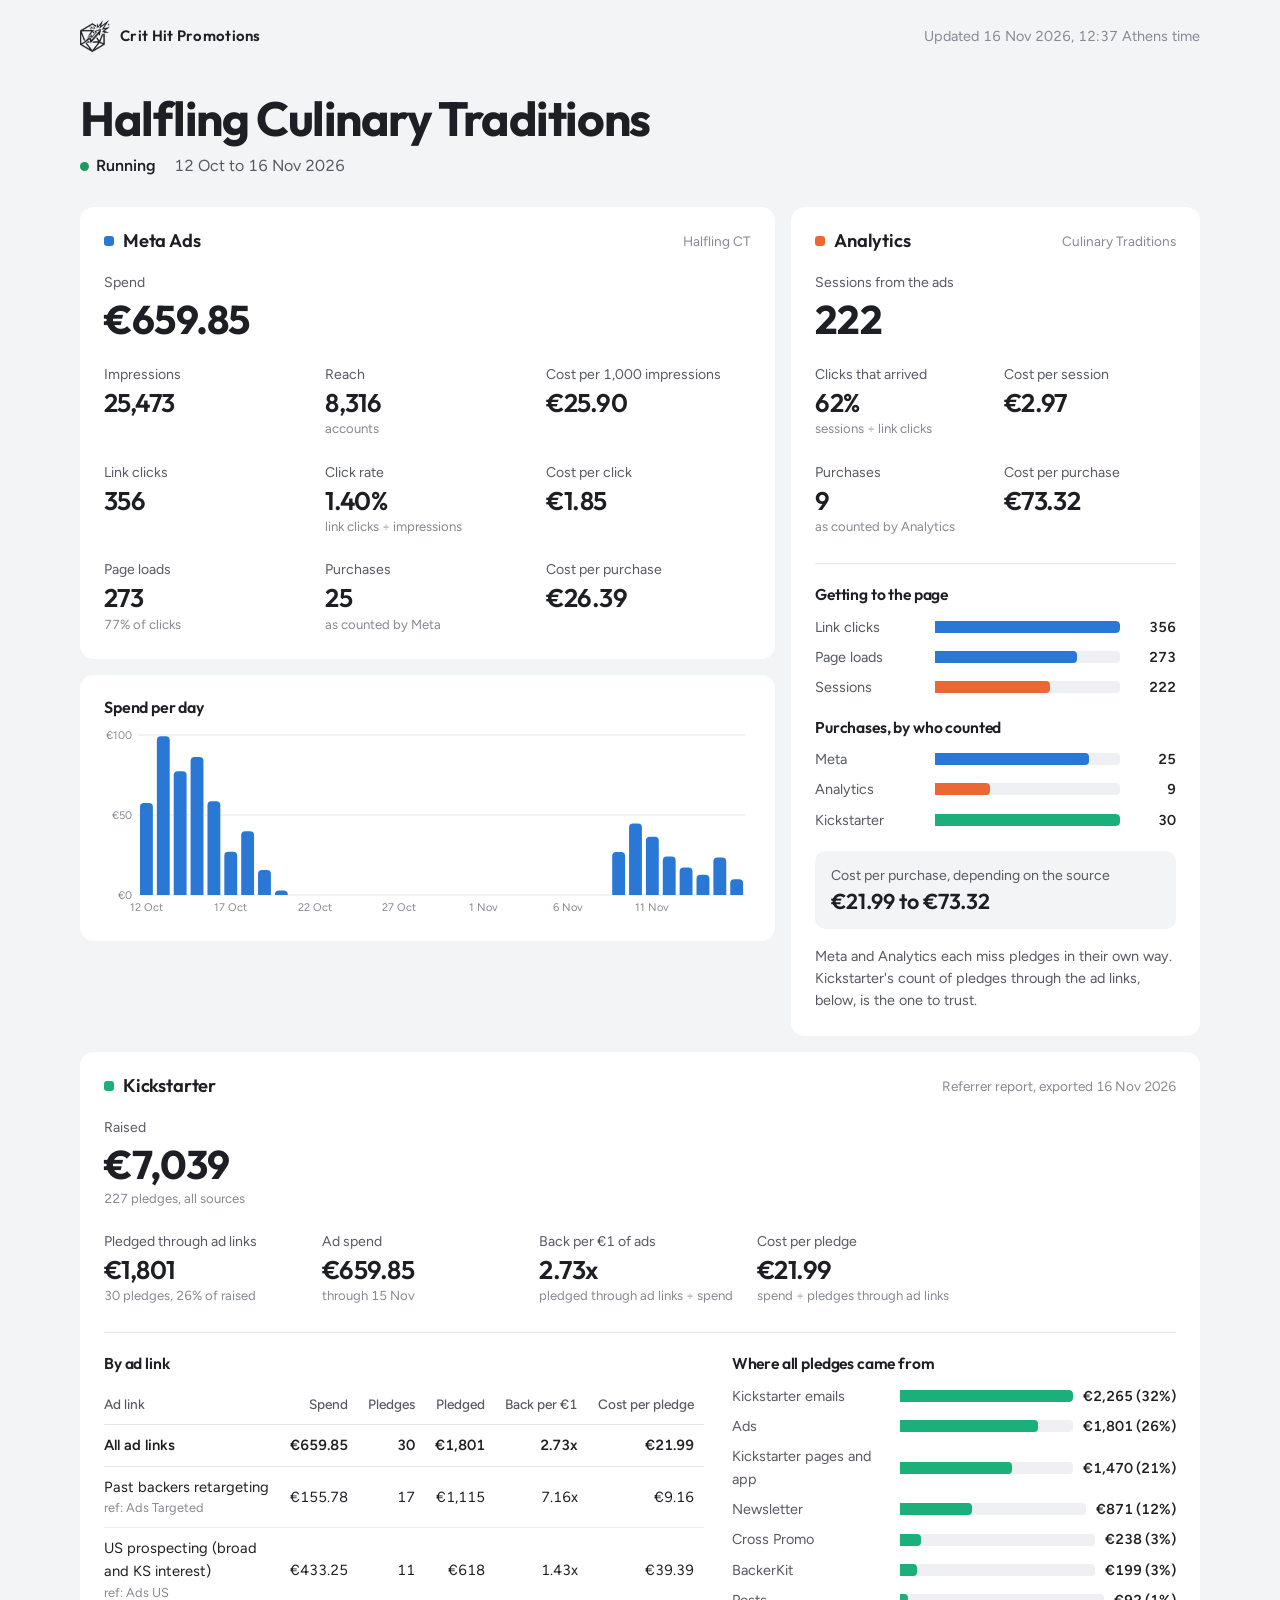
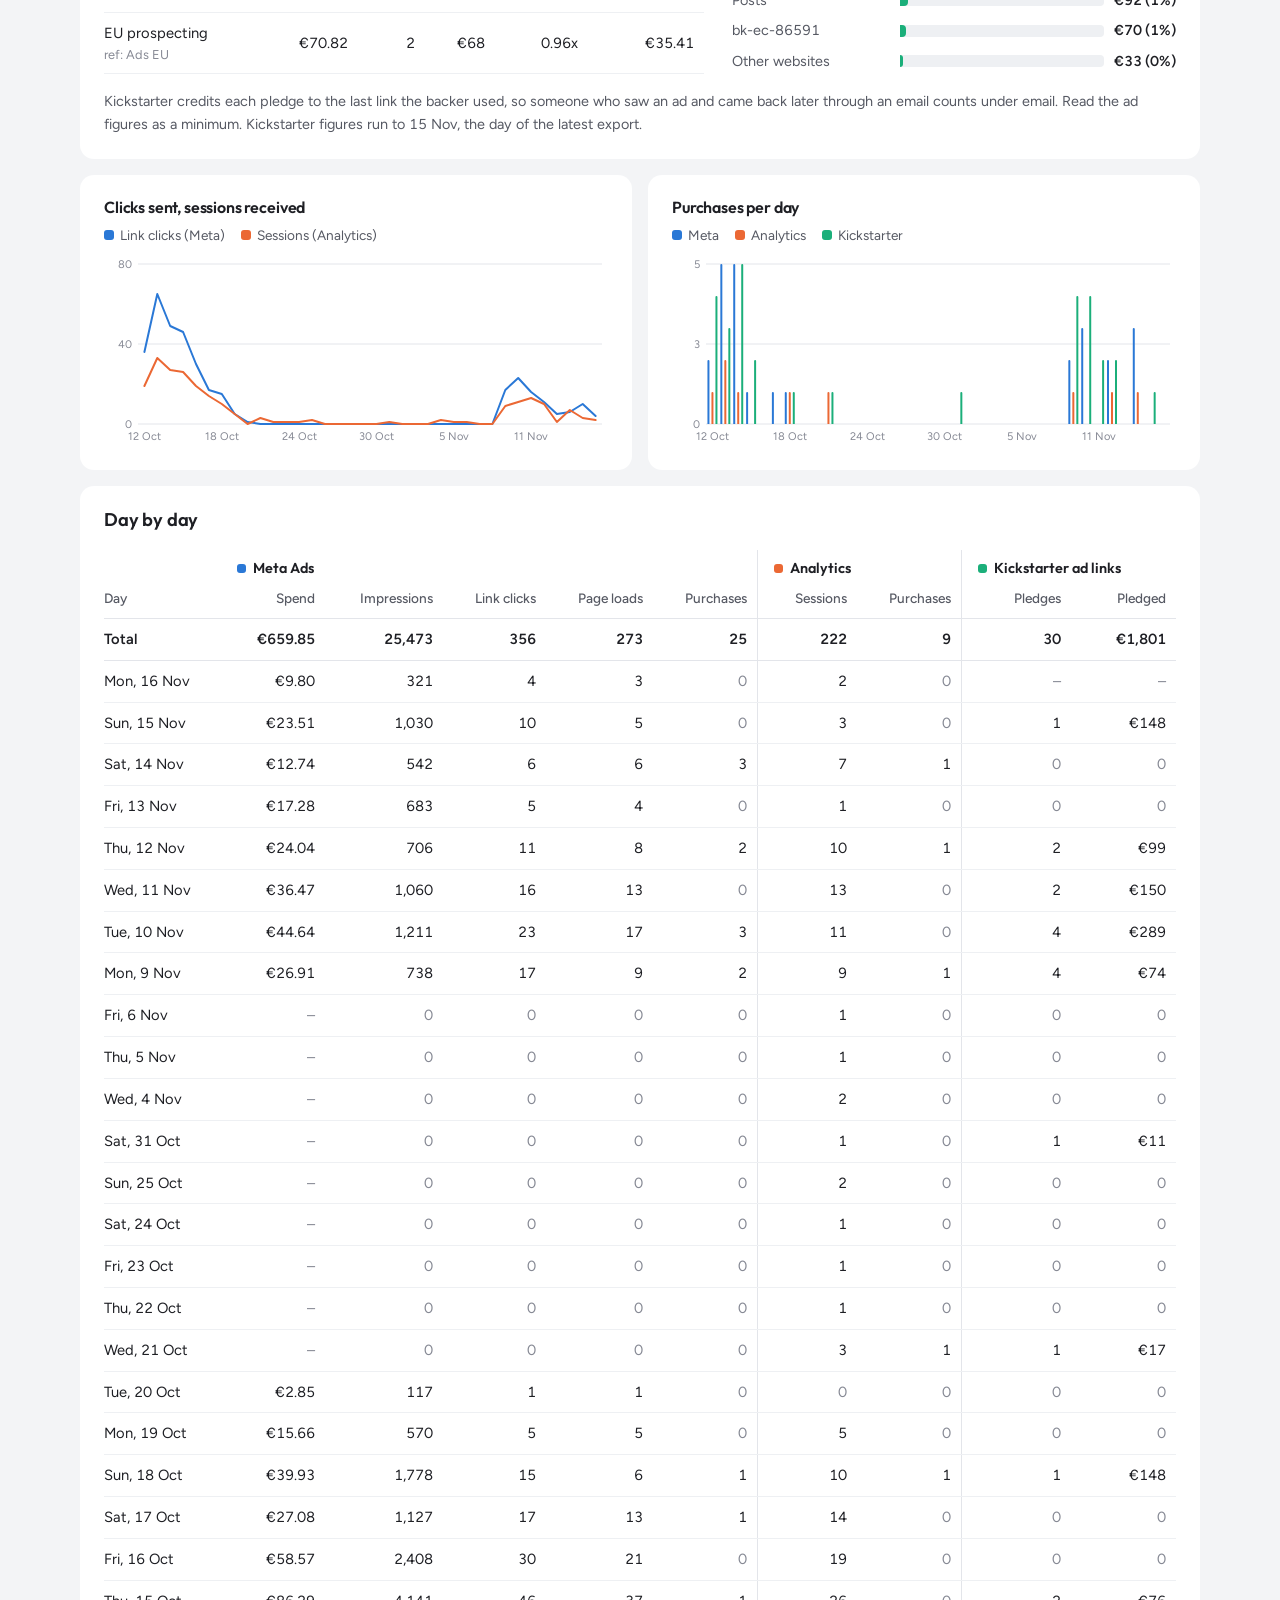
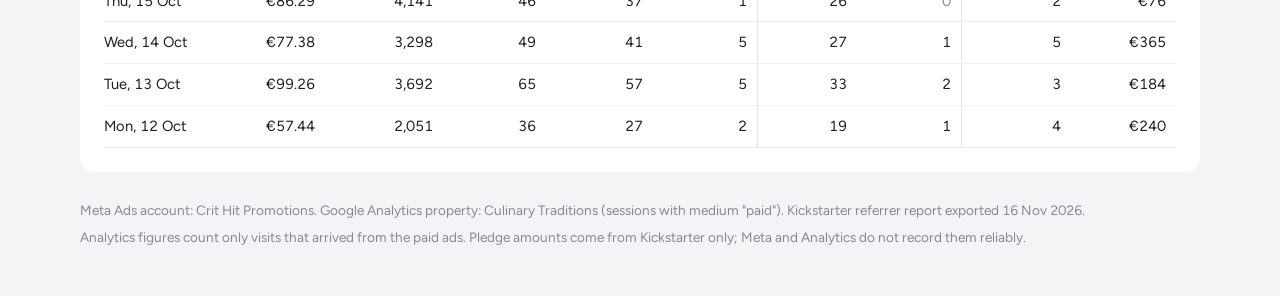
==== commit 7790d802: "Daily dashboard update 2026-11-16 with Kickstarter export Co-Authored-By: Claude Opus 5.5 <noreply@a" ====
--- a/halflingct-e12030c2/index.html
+++ b/halflingct-e12030c2/index.html
@@ -105,12 +105,12 @@
 {
   "project": "Halfling Culinary Traditions",
   "status": "Running",
-  "updated": "15 Nov 2026, 16:08 Athens time",
+  "updated": "16 Nov 2026, 12:37 Athens time",
   "currency": "EUR",
   "meta": {
     "account": "Crit Hit Promotions",
     "campaigns": ["Halfling CT"],
-    "reach": 8217
+    "reach": 8316
   },
   "analytics": {
     "property": "Culinary Traditions",
@@ -127,13 +127,13 @@
         "ref": "Ads Targeted",
         "label": "Past backers retargeting",
         "adsets": ["120248514588610225"],
-        "spend": 146.78
+        "spend": 155.78
       },
       {
         "ref": "Ads US",
         "label": "US prospecting (broad and KS interest)",
         "adsets": ["120248514889970225", "120248514587160225"],
-        "spend": 422.97
+        "spend": 433.25
       },
       {
         "ref": "Ads EU",
@@ -169,10 +169,11 @@
       {"d": "2026-11-10", "by": {"Ads EU": [1, 45.0], "Ads Targeted": [2, 165.0], "Ads US": [1, 79.0], "BackerKit": [2, 28.0], "Kickstarter emails": [2, 67.0], "Kickstarter pages and app": [4, 135.0], "Newsletter": [1, 11.0]}},
       {"d": "2026-11-11", "by": {"Ads Targeted": [2, 150.0], "Kickstarter emails": [2, 22.0], "Kickstarter pages and app": [3, 71.0], "Newsletter": [1, 11.0], "Posts": [1, 11.0]}},
       {"d": "2026-11-12", "by": {"Ads Targeted": [1, 23.0], "Ads US": [1, 76.0]}},
-      {"d": "2026-11-13", "by": {"Kickstarter emails": [1, 11.0], "Kickstarter pages and app": [2, 93.0]}}
+      {"d": "2026-11-13", "by": {"Kickstarter emails": [1, 11.0], "Kickstarter pages and app": [2, 93.0]}},
+      {"d": "2026-11-15", "by": {"Ads Targeted": [1, 148.0]}}
     ],
-    "exported": "2026-11-15T09:06",
-    "through": "2026-11-13",
+    "exported": "2026-11-16T05:35",
+    "through": "2026-11-15",
     "dropped": [0, 0.0]
   },
   "days": [
@@ -200,7 +201,8 @@
     {"d": "2026-11-12", "spend": 24.04, "impr": 706, "clicks": 11, "lpv": 8, "mp": 2, "s": 10, "gp": 1},
     {"d": "2026-11-13", "spend": 17.28, "impr": 683, "clicks": 5, "lpv": 4, "mp": 0, "s": 1, "gp": 0},
     {"d": "2026-11-14", "spend": 12.74, "impr": 542, "clicks": 6, "lpv": 6, "mp": 3, "s": 7, "gp": 1},
-    {"d": "2026-11-15", "spend": 14.03, "impr": 615, "clicks": 5, "lpv": 1, "mp": 0, "s": 2, "gp": 0}
+    {"d": "2026-11-15", "spend": 23.51, "impr": 1030, "clicks": 10, "lpv": 5, "mp": 0, "s": 3, "gp": 0},
+    {"d": "2026-11-16", "spend": 9.8, "impr": 321, "clicks": 4, "lpv": 3, "mp": 0, "s": 2, "gp": 0}
   ]
 }
 </script>
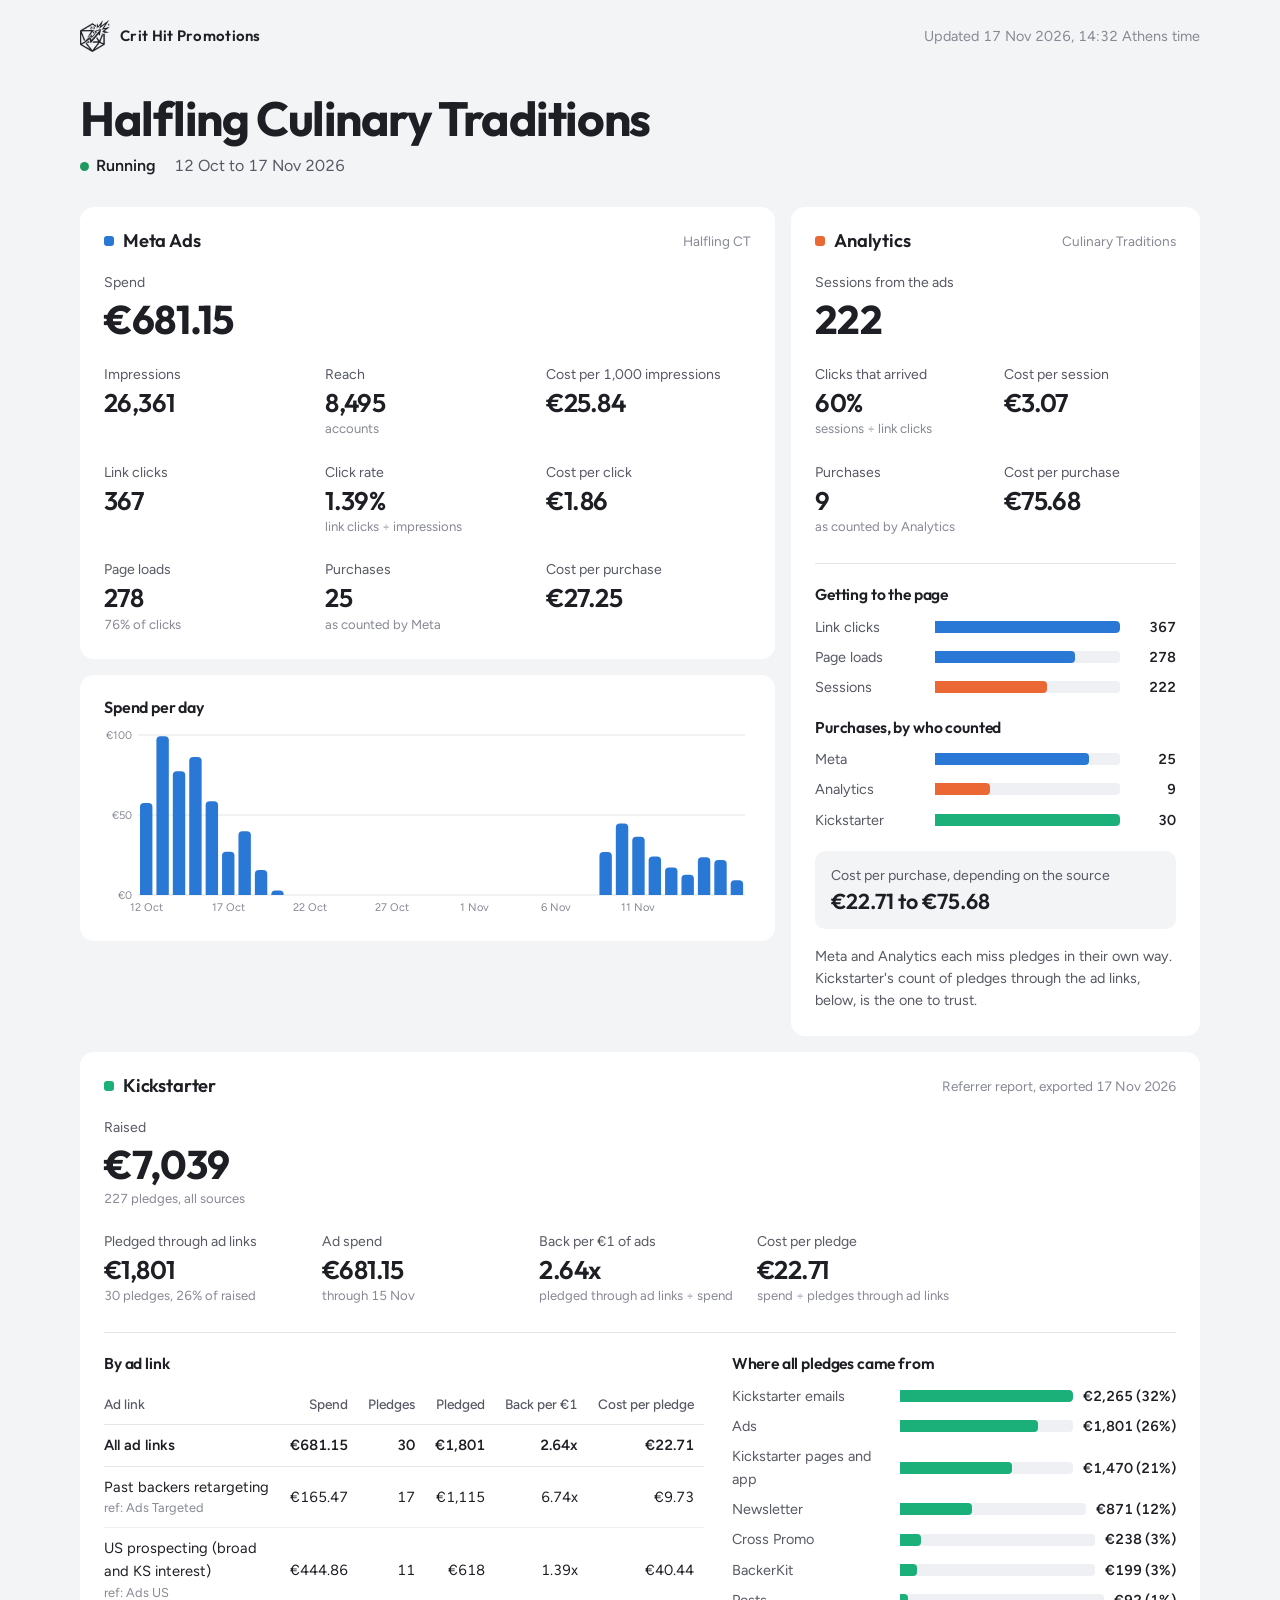
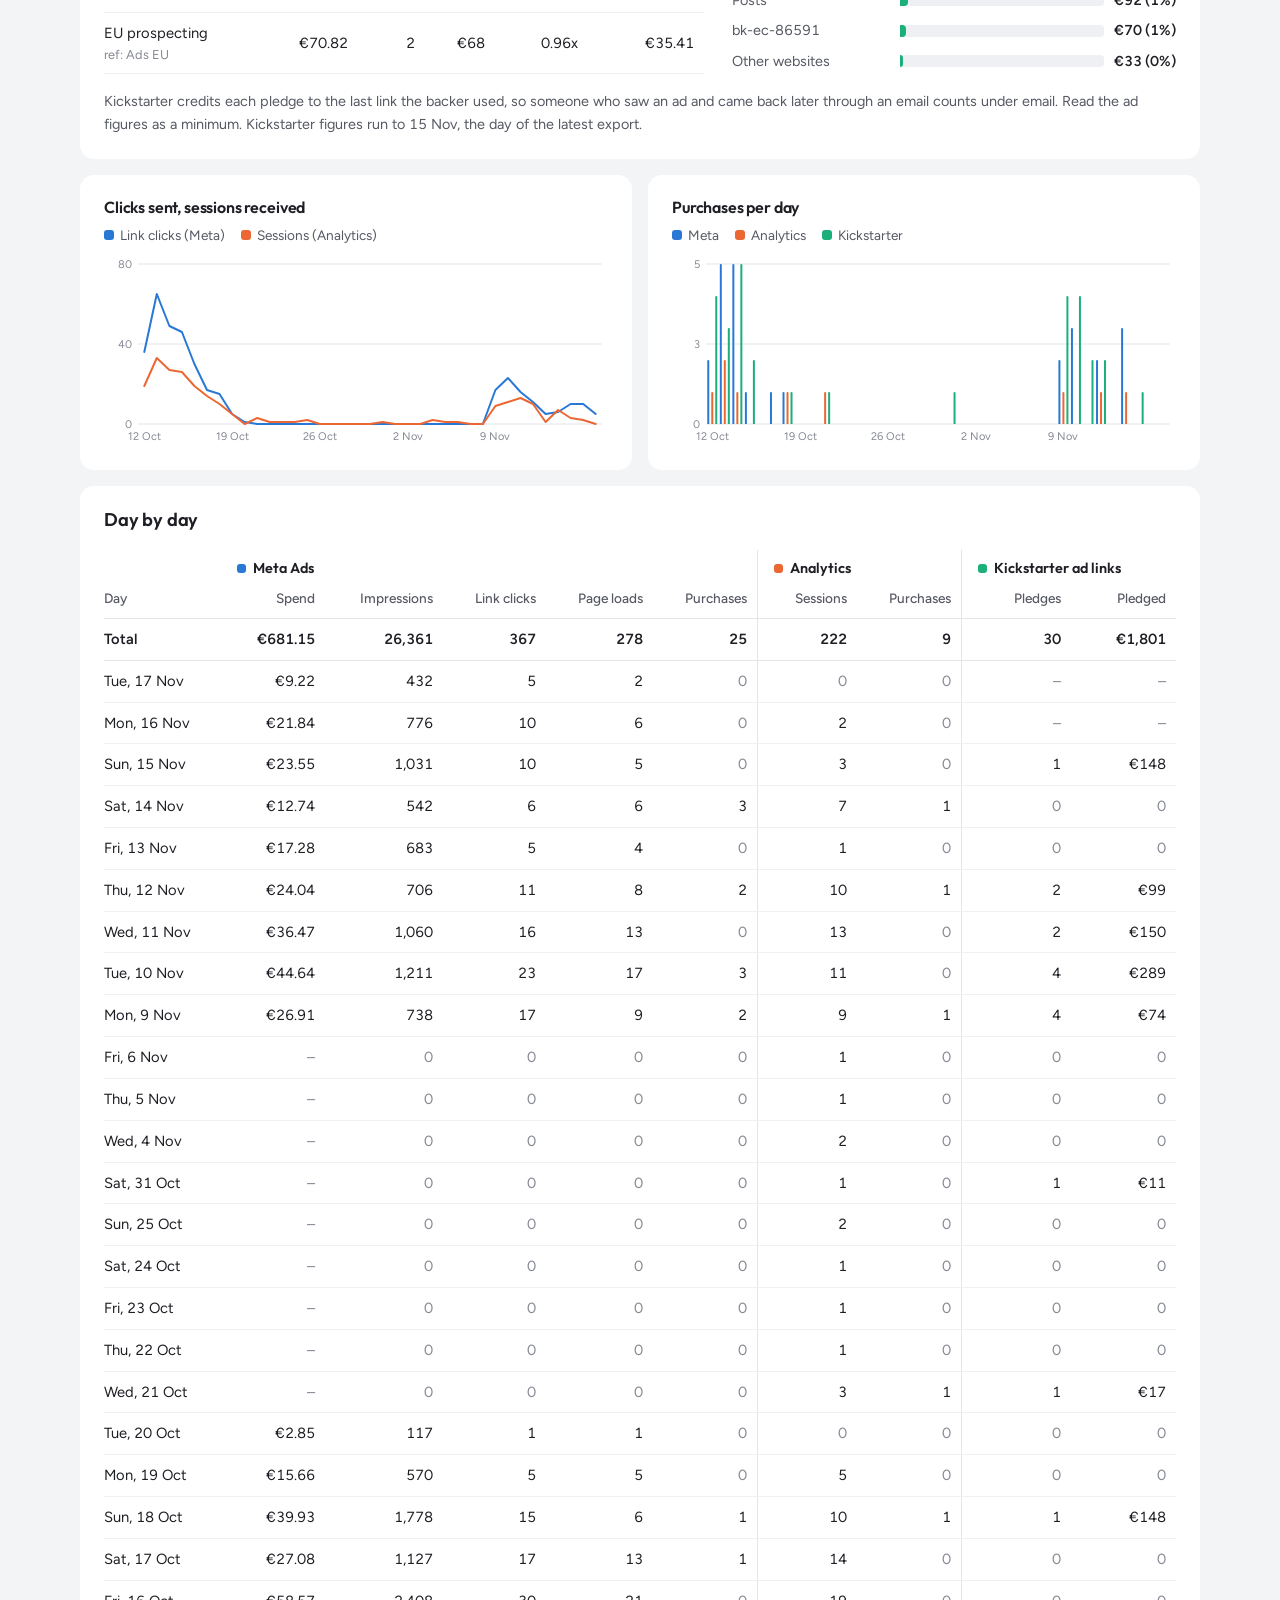
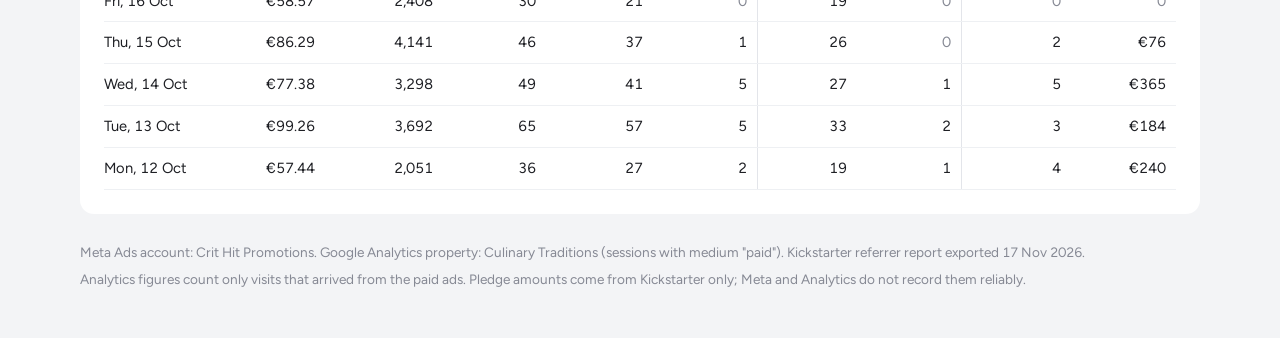
==== commit 0142bd50: "Daily dashboard update 2026-11-17 with Kickstarter export Co-Authored-By: Claude Opus 5.5 <noreply@a" ====
--- a/halflingct-e12030c2/index.html
+++ b/halflingct-e12030c2/index.html
@@ -105,12 +105,12 @@
 {
   "project": "Halfling Culinary Traditions",
   "status": "Running",
-  "updated": "16 Nov 2026, 12:37 Athens time",
+  "updated": "17 Nov 2026, 14:32 Athens time",
   "currency": "EUR",
   "meta": {
     "account": "Crit Hit Promotions",
     "campaigns": ["Halfling CT"],
-    "reach": 8316
+    "reach": 8495
   },
   "analytics": {
     "property": "Culinary Traditions",
@@ -127,13 +127,13 @@
         "ref": "Ads Targeted",
         "label": "Past backers retargeting",
         "adsets": ["120248514588610225"],
-        "spend": 155.78
+        "spend": 165.47
       },
       {
         "ref": "Ads US",
         "label": "US prospecting (broad and KS interest)",
         "adsets": ["120248514889970225", "120248514587160225"],
-        "spend": 433.25
+        "spend": 444.86
       },
       {
         "ref": "Ads EU",
@@ -172,7 +172,7 @@
       {"d": "2026-11-13", "by": {"Kickstarter emails": [1, 11.0], "Kickstarter pages and app": [2, 93.0]}},
       {"d": "2026-11-15", "by": {"Ads Targeted": [1, 148.0]}}
     ],
-    "exported": "2026-11-16T05:35",
+    "exported": "2026-11-17T07:30",
     "through": "2026-11-15",
     "dropped": [0, 0.0]
   },
@@ -201,8 +201,9 @@
     {"d": "2026-11-12", "spend": 24.04, "impr": 706, "clicks": 11, "lpv": 8, "mp": 2, "s": 10, "gp": 1},
     {"d": "2026-11-13", "spend": 17.28, "impr": 683, "clicks": 5, "lpv": 4, "mp": 0, "s": 1, "gp": 0},
     {"d": "2026-11-14", "spend": 12.74, "impr": 542, "clicks": 6, "lpv": 6, "mp": 3, "s": 7, "gp": 1},
-    {"d": "2026-11-15", "spend": 23.51, "impr": 1030, "clicks": 10, "lpv": 5, "mp": 0, "s": 3, "gp": 0},
-    {"d": "2026-11-16", "spend": 9.8, "impr": 321, "clicks": 4, "lpv": 3, "mp": 0, "s": 2, "gp": 0}
+    {"d": "2026-11-15", "spend": 23.55, "impr": 1031, "clicks": 10, "lpv": 5, "mp": 0, "s": 3, "gp": 0},
+    {"d": "2026-11-16", "spend": 21.84, "impr": 776, "clicks": 10, "lpv": 6, "mp": 0, "s": 2, "gp": 0},
+    {"d": "2026-11-17", "spend": 9.22, "impr": 432, "clicks": 5, "lpv": 2, "mp": 0, "s": 0, "gp": 0}
   ]
 }
 </script>
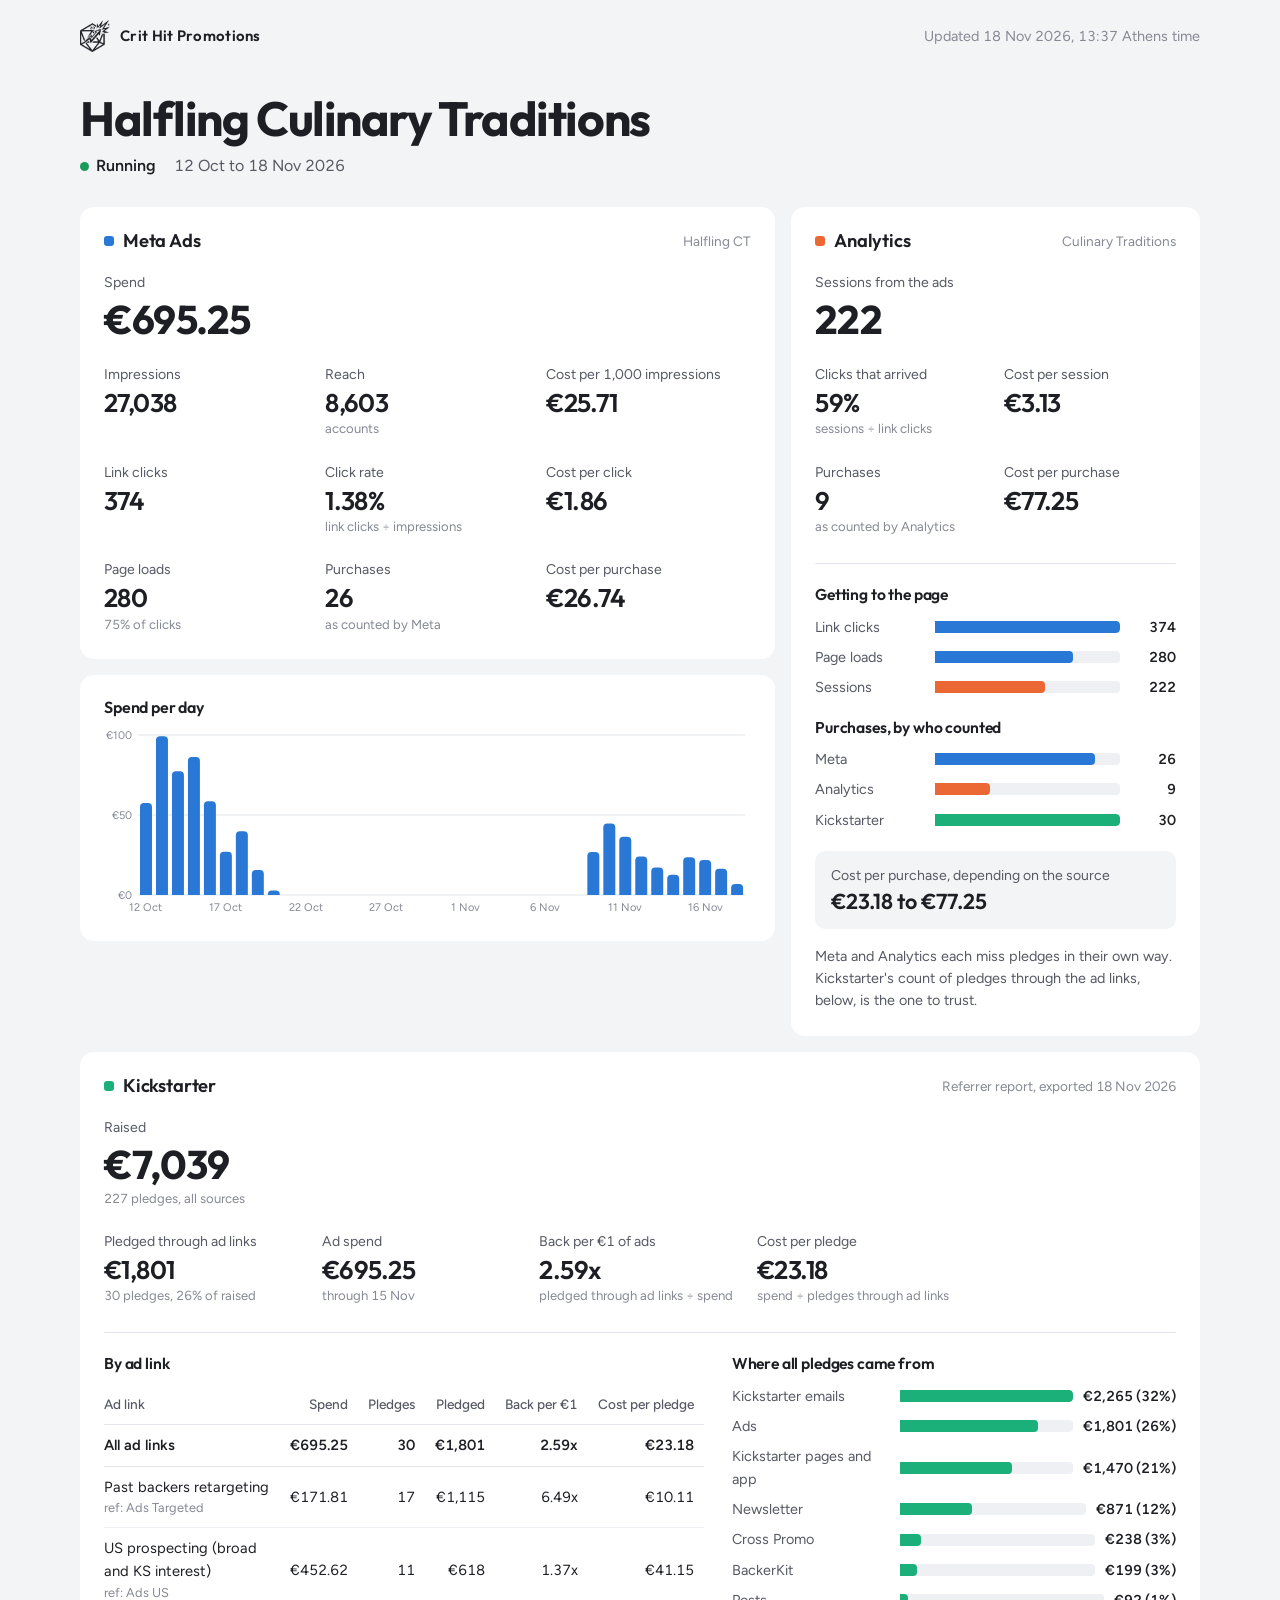
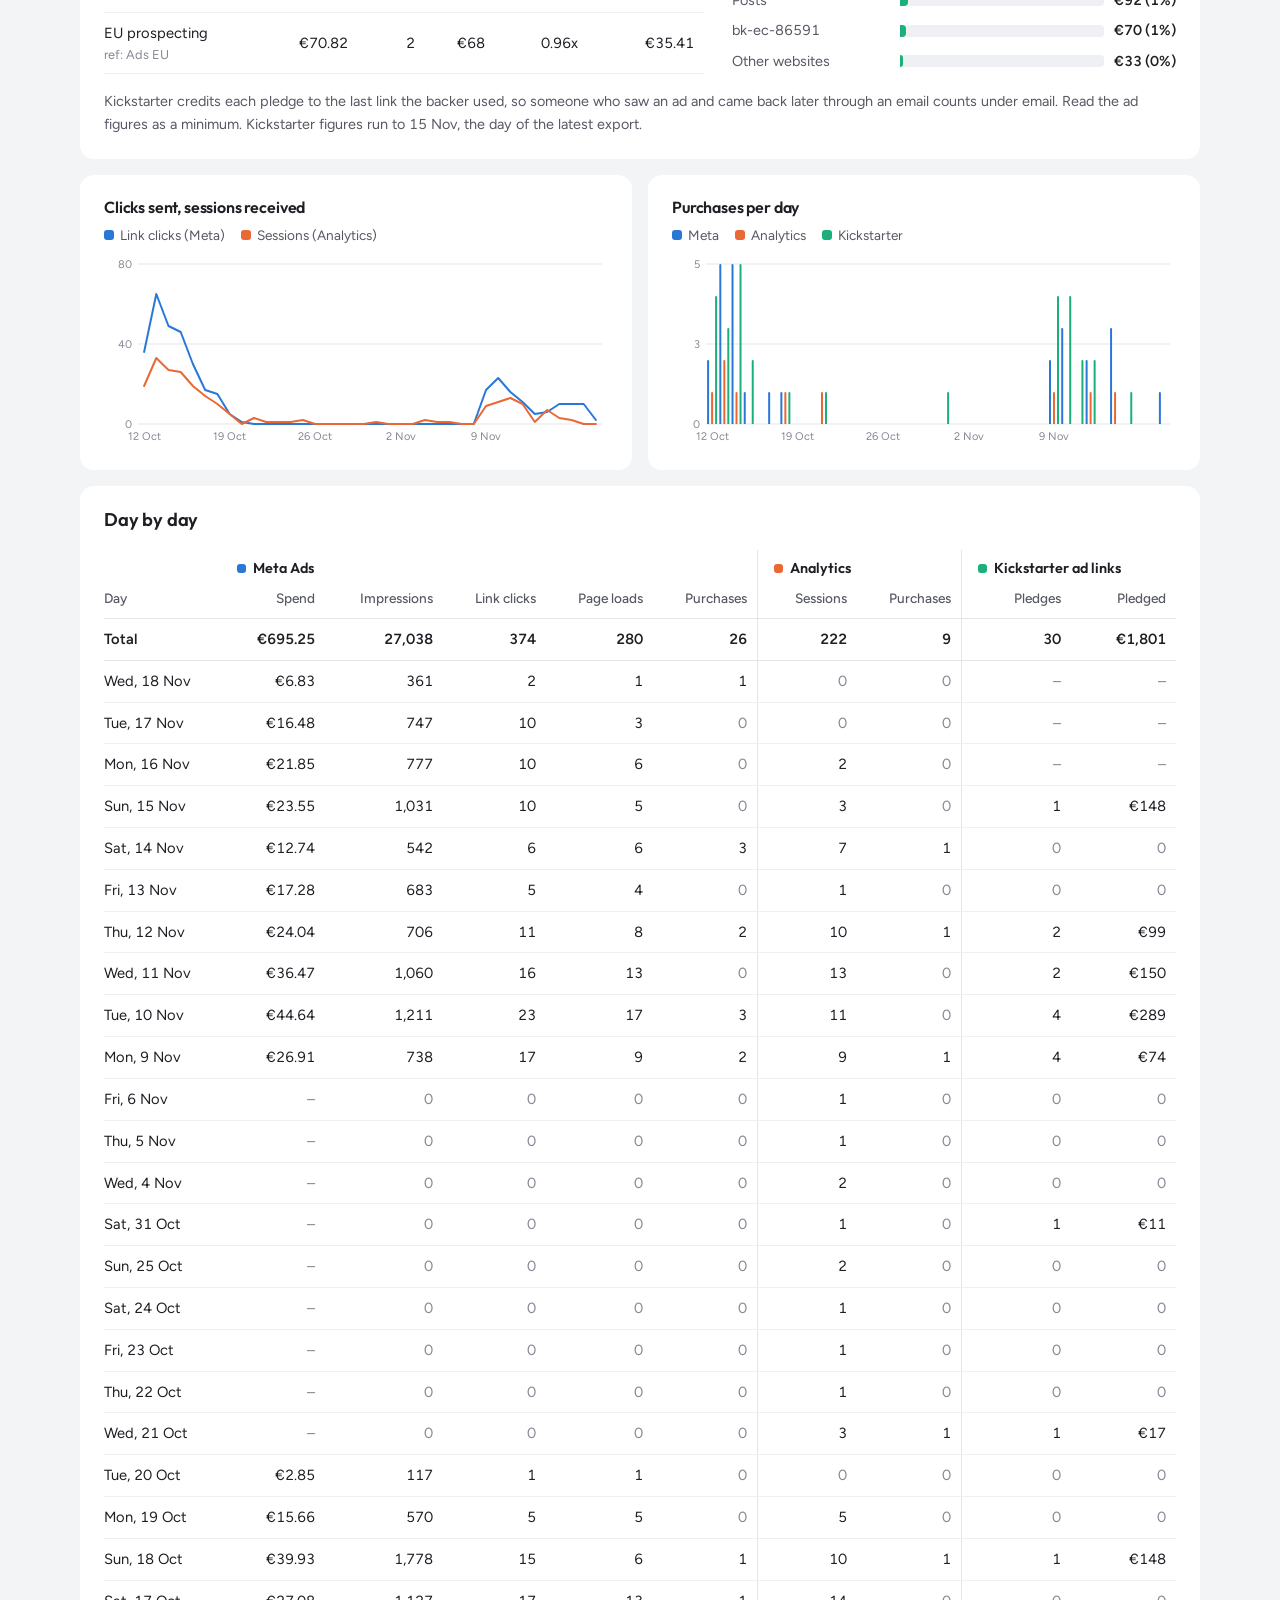
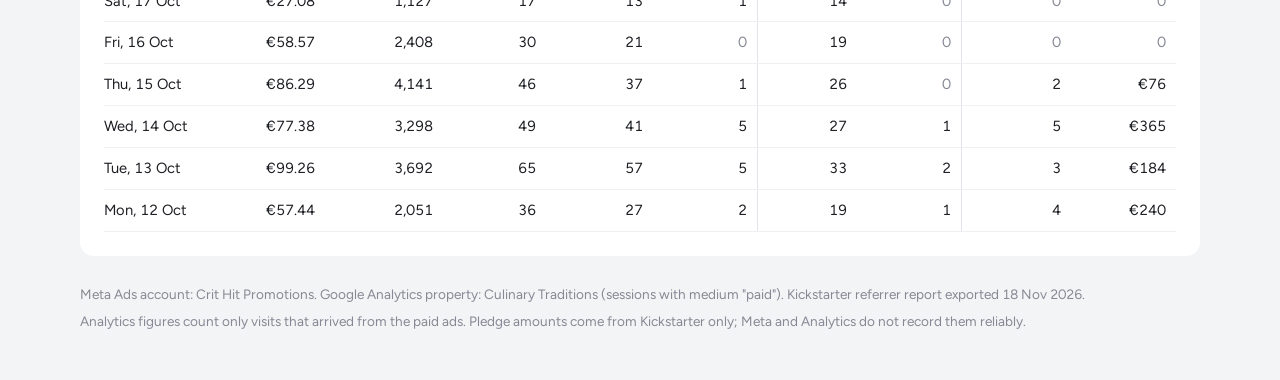
==== commit e30aeff3: "Daily dashboard update 2026-11-18 with Kickstarter export Co-Authored-By: Claude Opus 5.5 <noreply@a" ====
--- a/halflingct-e12030c2/index.html
+++ b/halflingct-e12030c2/index.html
@@ -105,12 +105,12 @@
 {
   "project": "Halfling Culinary Traditions",
   "status": "Running",
-  "updated": "17 Nov 2026, 14:32 Athens time",
+  "updated": "18 Nov 2026, 13:37 Athens time",
   "currency": "EUR",
   "meta": {
     "account": "Crit Hit Promotions",
     "campaigns": ["Halfling CT"],
-    "reach": 8495
+    "reach": 8603
   },
   "analytics": {
     "property": "Culinary Traditions",
@@ -127,13 +127,13 @@
         "ref": "Ads Targeted",
         "label": "Past backers retargeting",
         "adsets": ["120248514588610225"],
-        "spend": 165.47
+        "spend": 171.81
       },
       {
         "ref": "Ads US",
         "label": "US prospecting (broad and KS interest)",
         "adsets": ["120248514889970225", "120248514587160225"],
-        "spend": 444.86
+        "spend": 452.62
       },
       {
         "ref": "Ads EU",
@@ -172,7 +172,7 @@
       {"d": "2026-11-13", "by": {"Kickstarter emails": [1, 11.0], "Kickstarter pages and app": [2, 93.0]}},
       {"d": "2026-11-15", "by": {"Ads Targeted": [1, 148.0]}}
     ],
-    "exported": "2026-11-17T07:30",
+    "exported": "2026-11-18T06:35",
     "through": "2026-11-15",
     "dropped": [0, 0.0]
   },
@@ -202,8 +202,9 @@
     {"d": "2026-11-13", "spend": 17.28, "impr": 683, "clicks": 5, "lpv": 4, "mp": 0, "s": 1, "gp": 0},
     {"d": "2026-11-14", "spend": 12.74, "impr": 542, "clicks": 6, "lpv": 6, "mp": 3, "s": 7, "gp": 1},
     {"d": "2026-11-15", "spend": 23.55, "impr": 1031, "clicks": 10, "lpv": 5, "mp": 0, "s": 3, "gp": 0},
-    {"d": "2026-11-16", "spend": 21.84, "impr": 776, "clicks": 10, "lpv": 6, "mp": 0, "s": 2, "gp": 0},
-    {"d": "2026-11-17", "spend": 9.22, "impr": 432, "clicks": 5, "lpv": 2, "mp": 0, "s": 0, "gp": 0}
+    {"d": "2026-11-16", "spend": 21.85, "impr": 777, "clicks": 10, "lpv": 6, "mp": 0, "s": 2, "gp": 0},
+    {"d": "2026-11-17", "spend": 16.48, "impr": 747, "clicks": 10, "lpv": 3, "mp": 0, "s": 0, "gp": 0},
+    {"d": "2026-11-18", "spend": 6.83, "impr": 361, "clicks": 2, "lpv": 1, "mp": 1, "s": 0, "gp": 0}
   ]
 }
 </script>
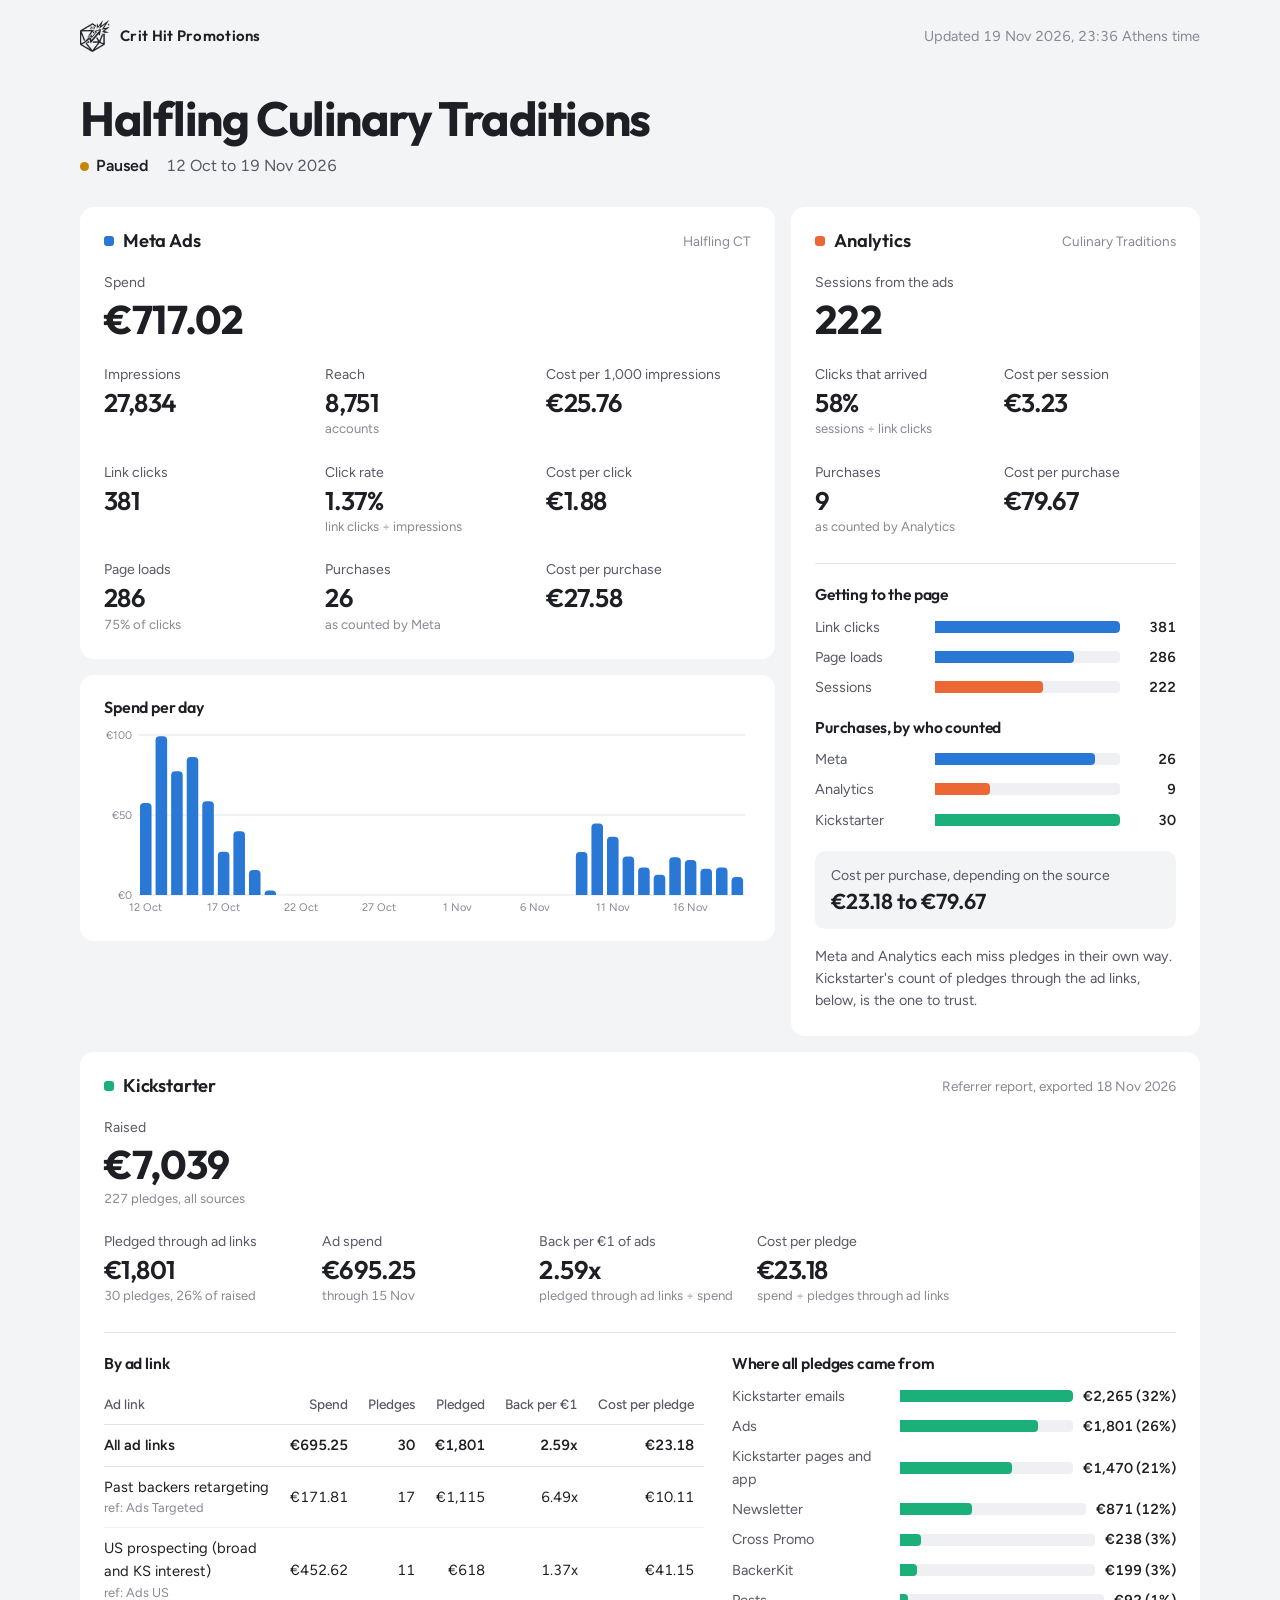
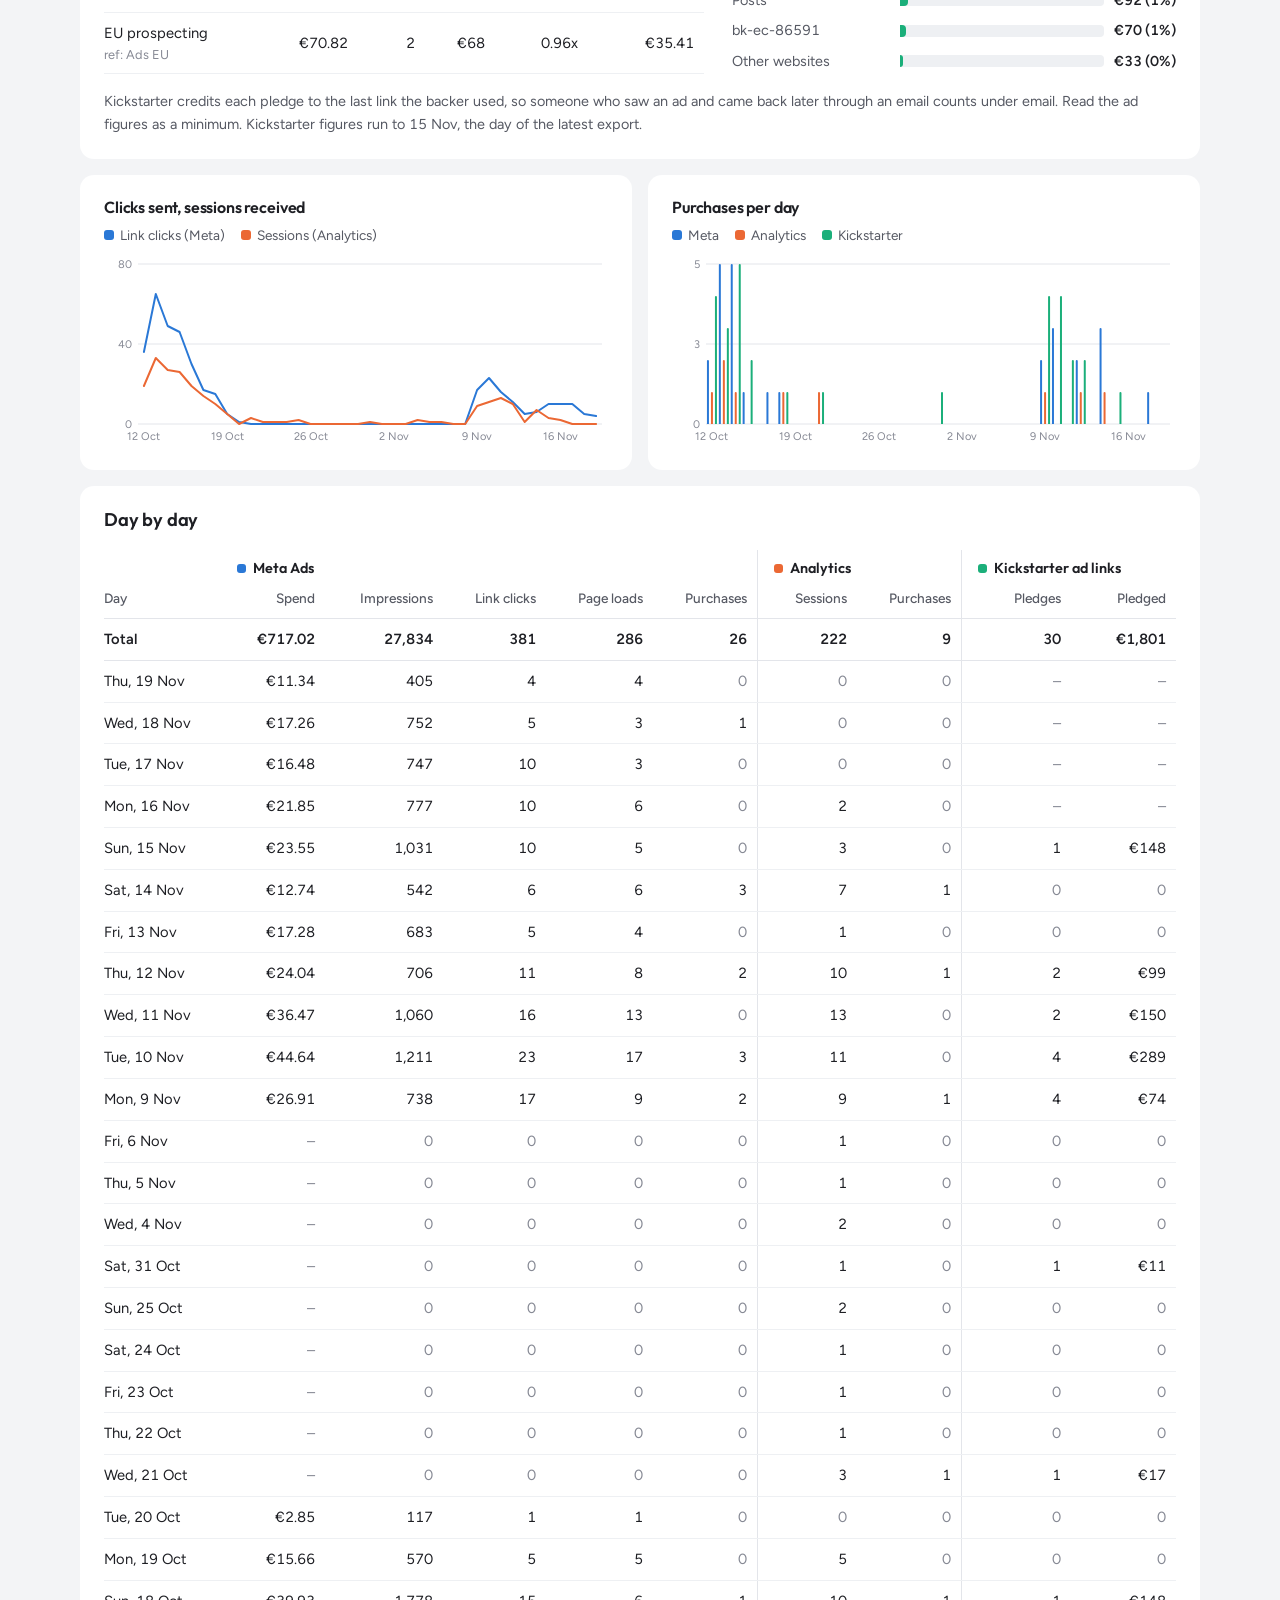
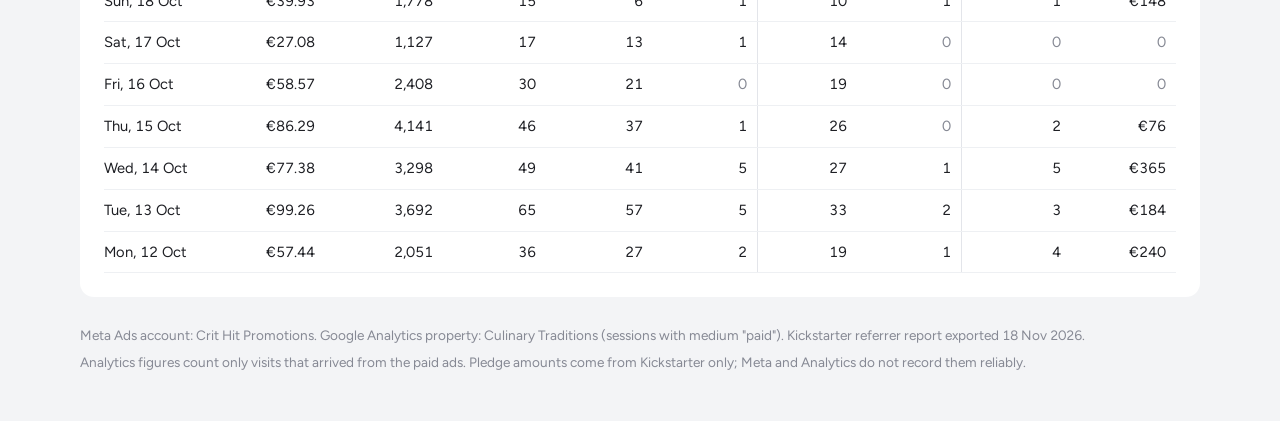
==== commit 836d6c61: "Daily dashboard update 2026-11-19 Co-Authored-By: Claude Opus 5.5 <noreply@anthropic.com> Claude-Ses" ====
--- a/halflingct-e12030c2/index.html
+++ b/halflingct-e12030c2/index.html
@@ -104,13 +104,13 @@
 <script id="data" type="application/json">
 {
   "project": "Halfling Culinary Traditions",
-  "status": "Running",
-  "updated": "18 Nov 2026, 13:37 Athens time",
+  "status": "Paused",
+  "updated": "19 Nov 2026, 23:36 Athens time",
   "currency": "EUR",
   "meta": {
     "account": "Crit Hit Promotions",
     "campaigns": ["Halfling CT"],
-    "reach": 8603
+    "reach": 8751
   },
   "analytics": {
     "property": "Culinary Traditions",
@@ -204,7 +204,8 @@
     {"d": "2026-11-15", "spend": 23.55, "impr": 1031, "clicks": 10, "lpv": 5, "mp": 0, "s": 3, "gp": 0},
     {"d": "2026-11-16", "spend": 21.85, "impr": 777, "clicks": 10, "lpv": 6, "mp": 0, "s": 2, "gp": 0},
     {"d": "2026-11-17", "spend": 16.48, "impr": 747, "clicks": 10, "lpv": 3, "mp": 0, "s": 0, "gp": 0},
-    {"d": "2026-11-18", "spend": 6.83, "impr": 361, "clicks": 2, "lpv": 1, "mp": 1, "s": 0, "gp": 0}
+    {"d": "2026-11-18", "spend": 17.26, "impr": 752, "clicks": 5, "lpv": 3, "mp": 1, "s": 0, "gp": 0},
+    {"d": "2026-11-19", "spend": 11.34, "impr": 405, "clicks": 4, "lpv": 4, "mp": 0, "s": 0, "gp": 0}
   ]
 }
 </script>
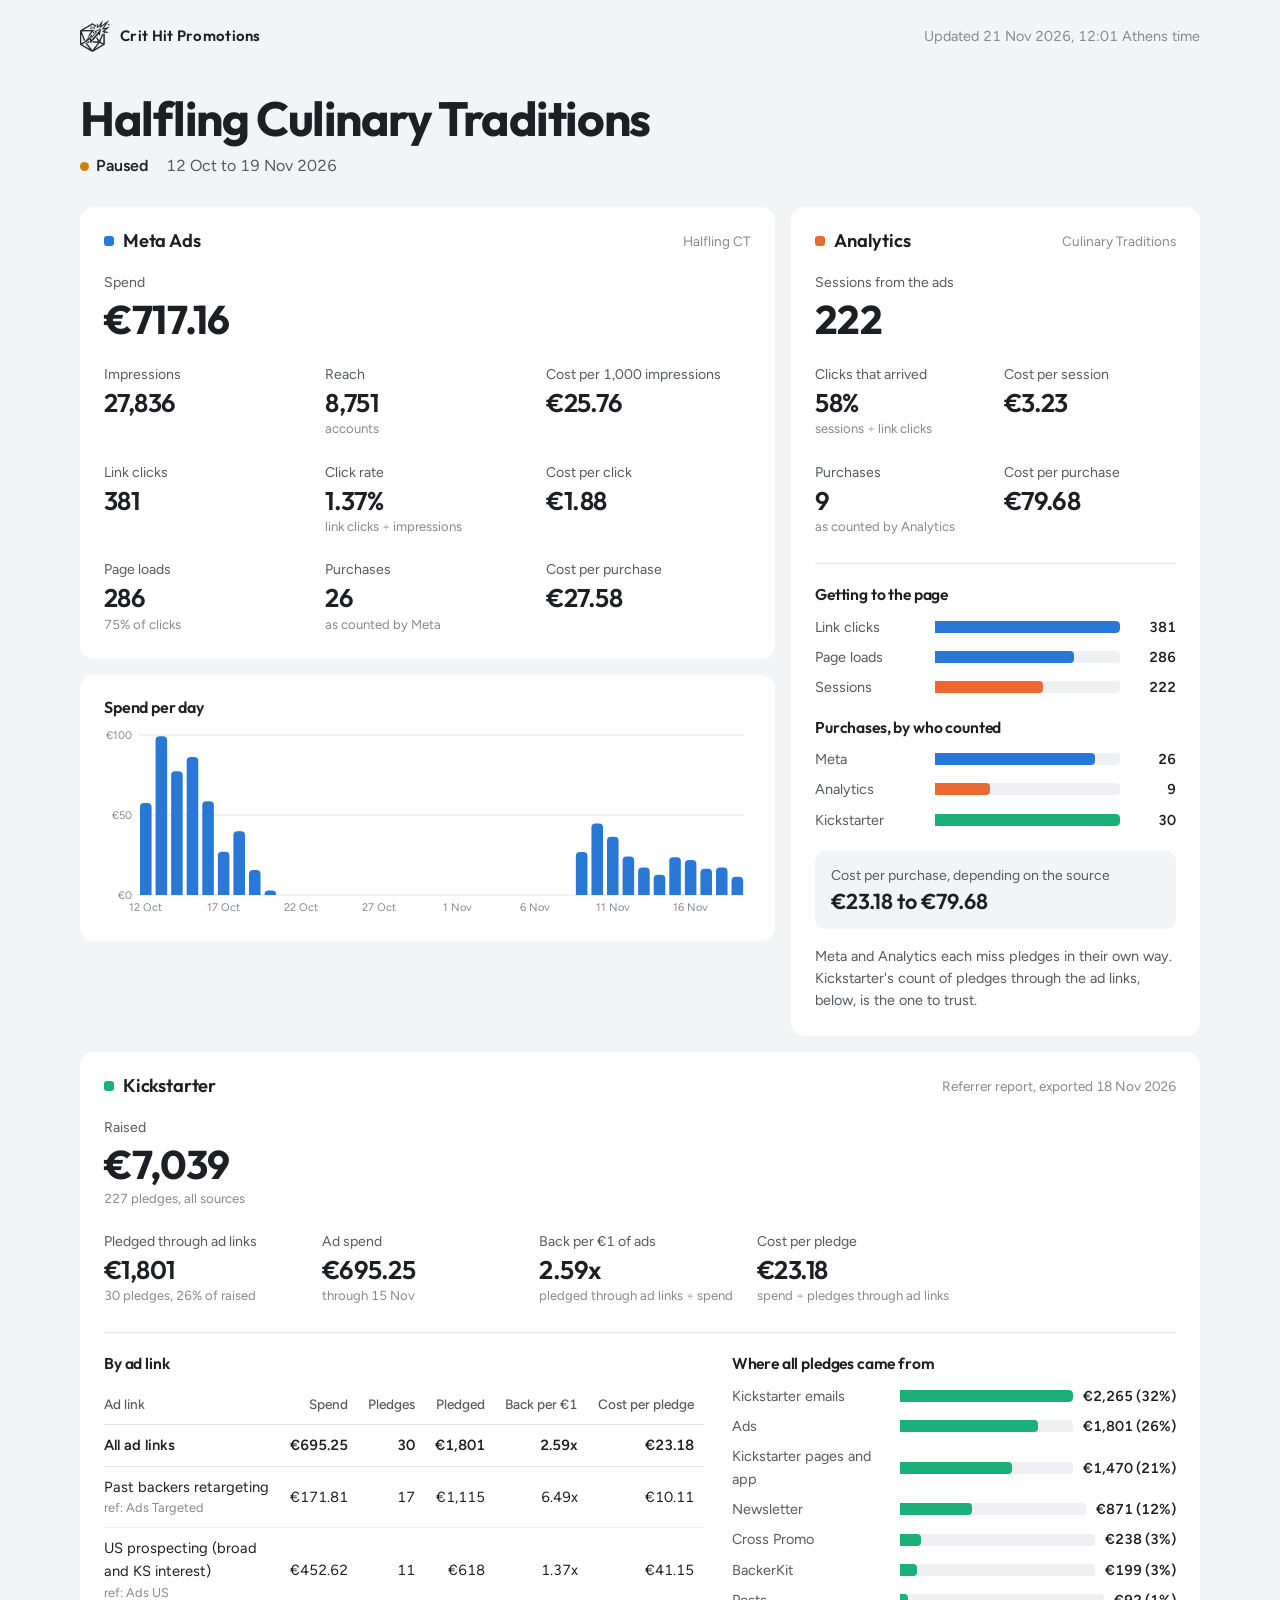
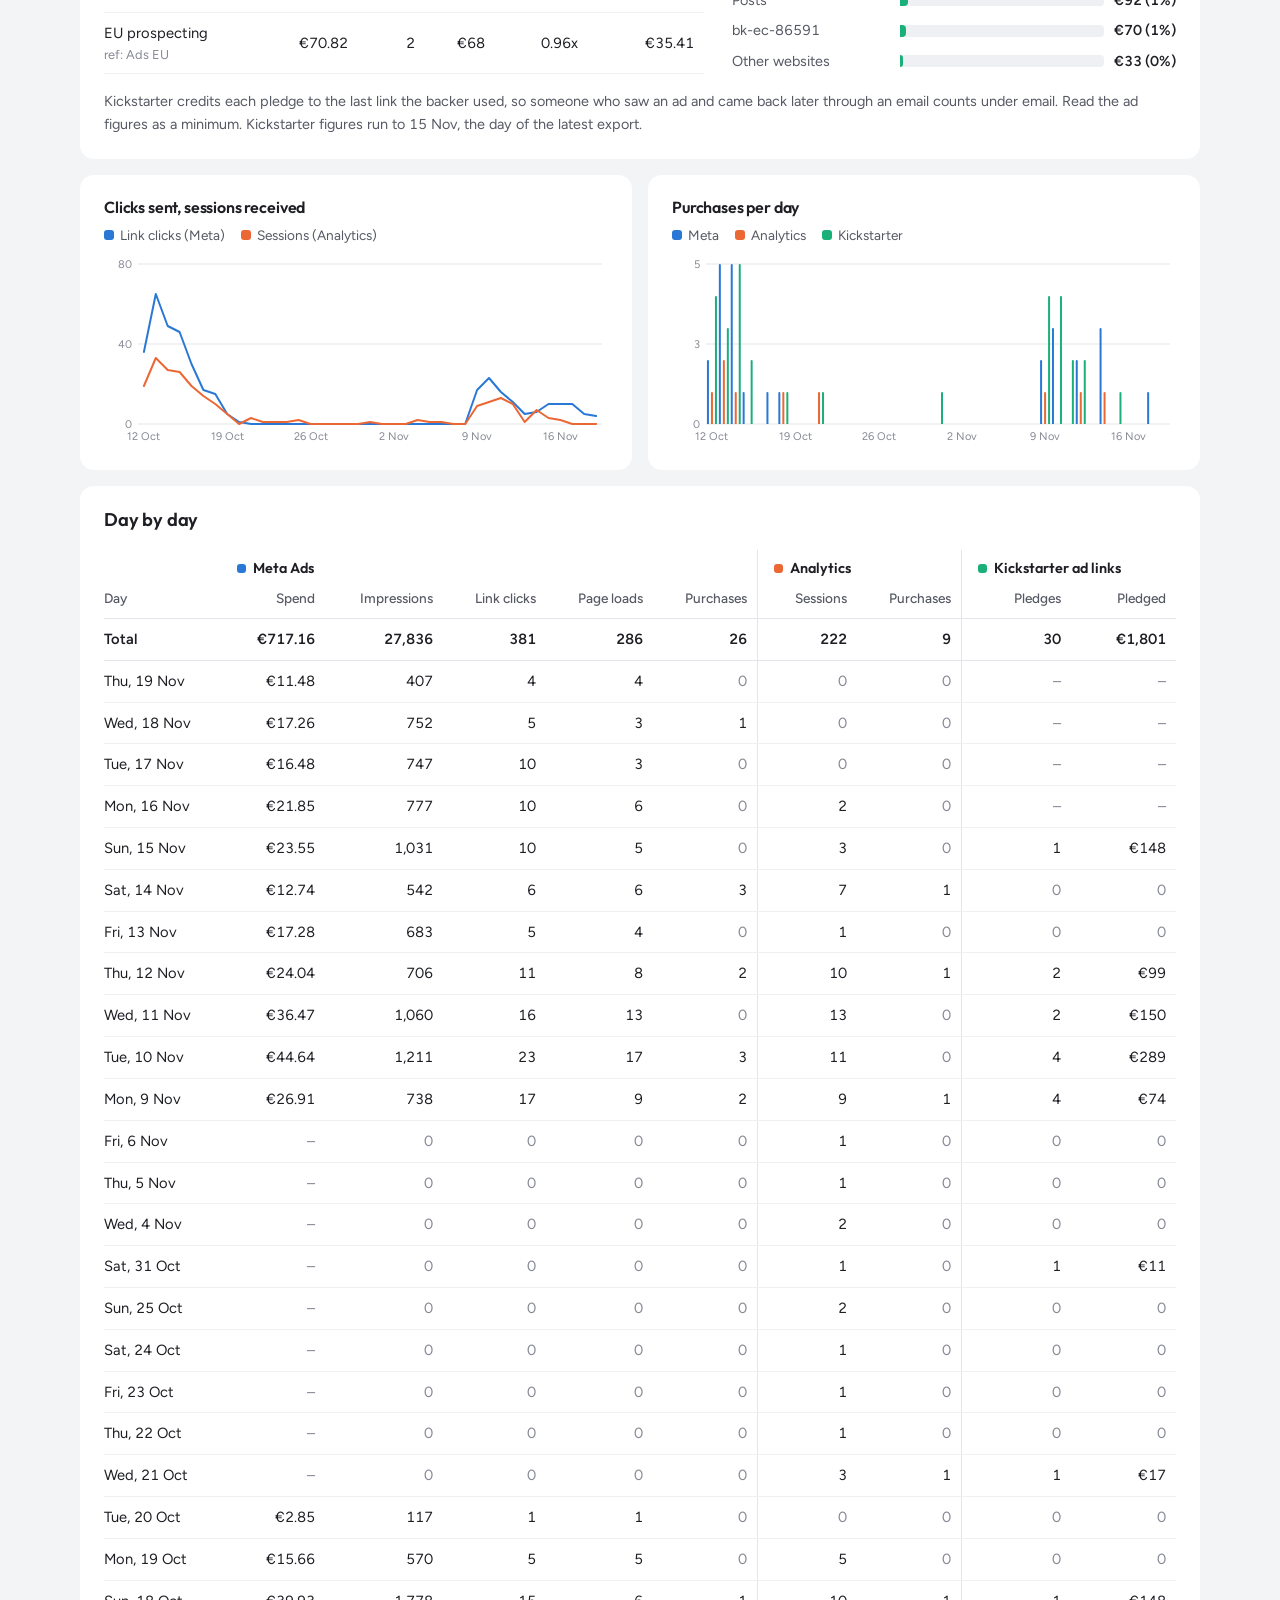
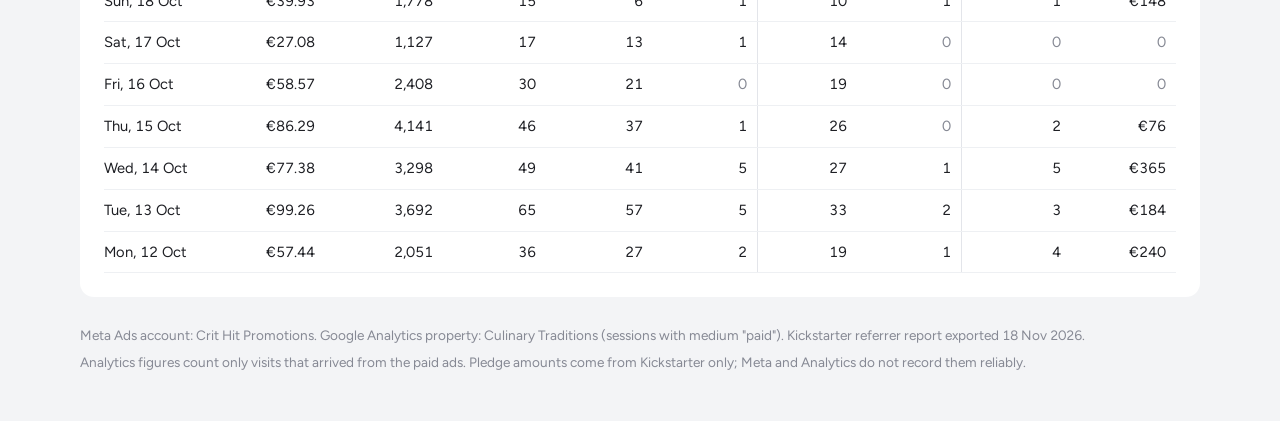
==== commit 08849b8d: "Daily dashboard update 2026-11-21 Co-Authored-By: Claude Opus 5.5 <noreply@anthropic.com> Claude-Ses" ====
--- a/halflingct-e12030c2/index.html
+++ b/halflingct-e12030c2/index.html
@@ -105,7 +105,7 @@
 {
   "project": "Halfling Culinary Traditions",
   "status": "Paused",
-  "updated": "19 Nov 2026, 23:36 Athens time",
+  "updated": "21 Nov 2026, 12:01 Athens time",
   "currency": "EUR",
   "meta": {
     "account": "Crit Hit Promotions",
@@ -205,7 +205,7 @@
     {"d": "2026-11-16", "spend": 21.85, "impr": 777, "clicks": 10, "lpv": 6, "mp": 0, "s": 2, "gp": 0},
     {"d": "2026-11-17", "spend": 16.48, "impr": 747, "clicks": 10, "lpv": 3, "mp": 0, "s": 0, "gp": 0},
     {"d": "2026-11-18", "spend": 17.26, "impr": 752, "clicks": 5, "lpv": 3, "mp": 1, "s": 0, "gp": 0},
-    {"d": "2026-11-19", "spend": 11.34, "impr": 405, "clicks": 4, "lpv": 4, "mp": 0, "s": 0, "gp": 0}
+    {"d": "2026-11-19", "spend": 11.48, "impr": 407, "clicks": 4, "lpv": 4, "mp": 0, "s": 0, "gp": 0}
   ]
 }
 </script>
